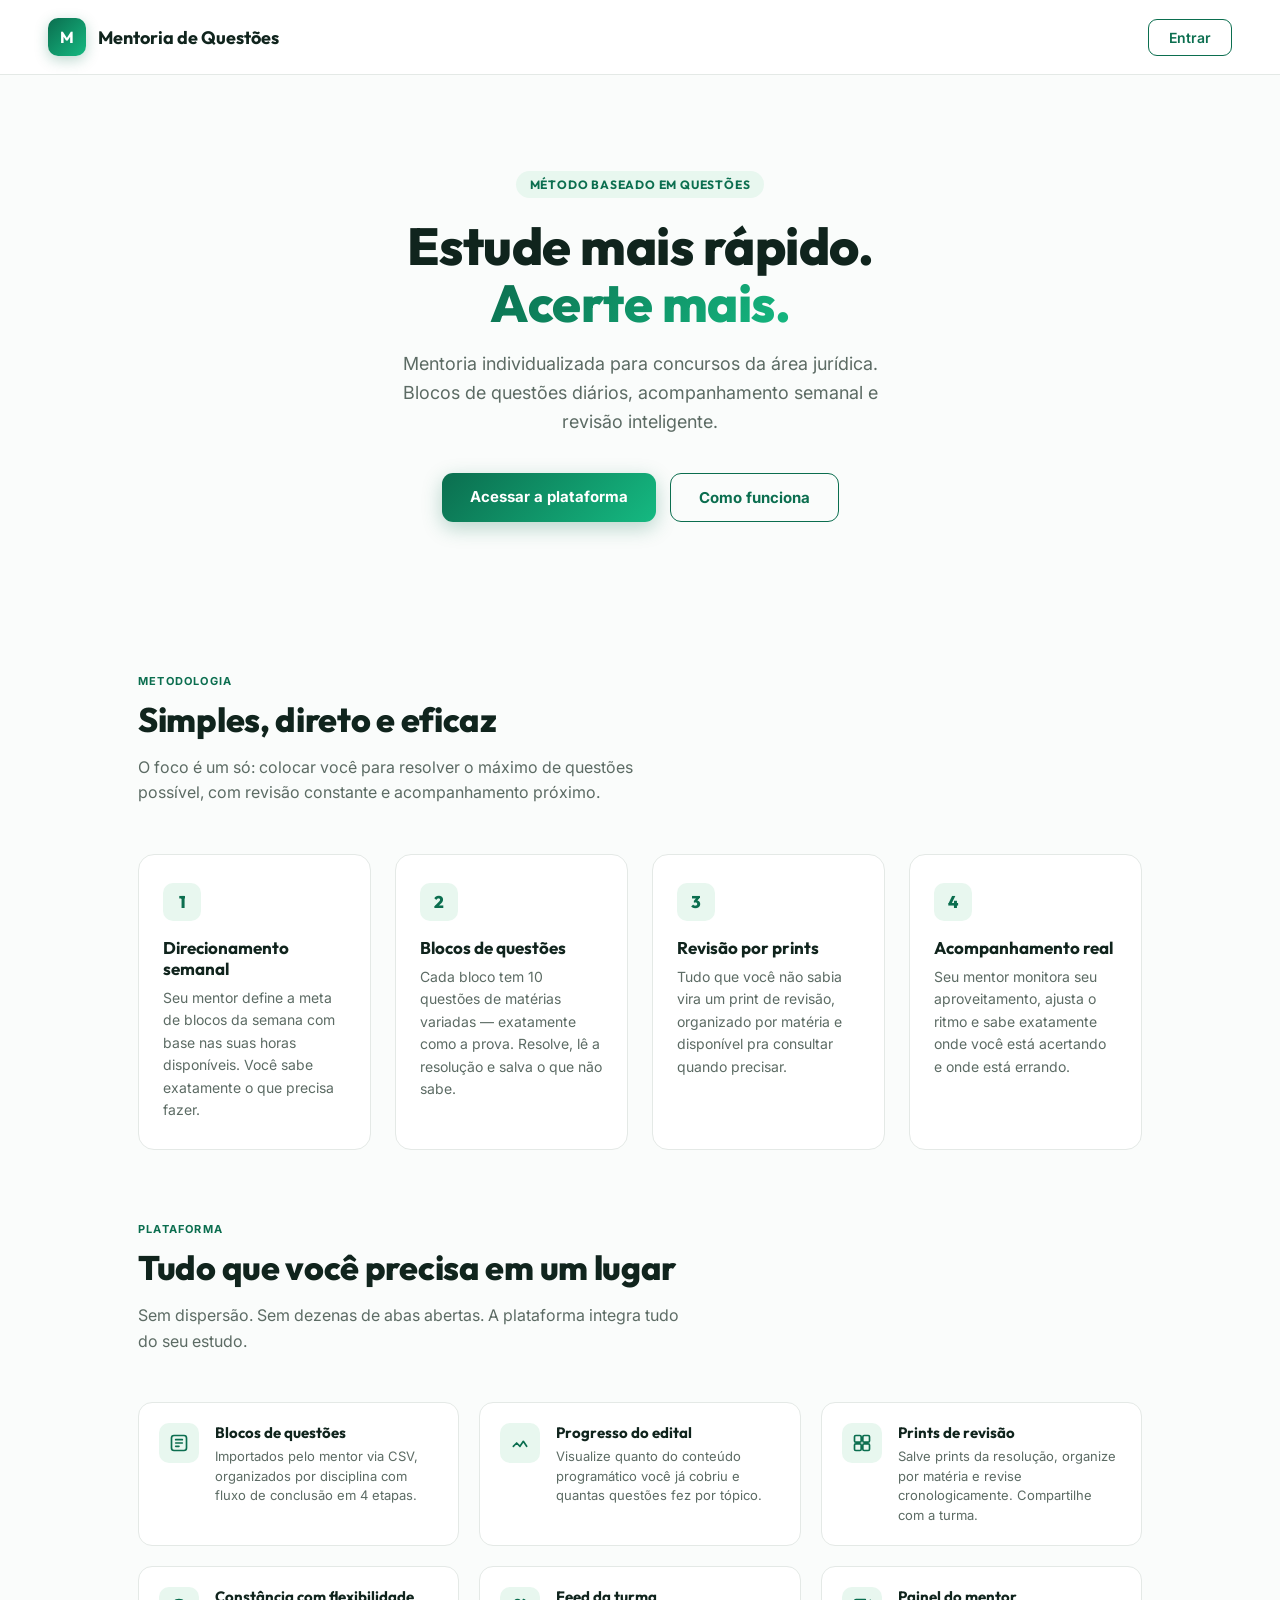
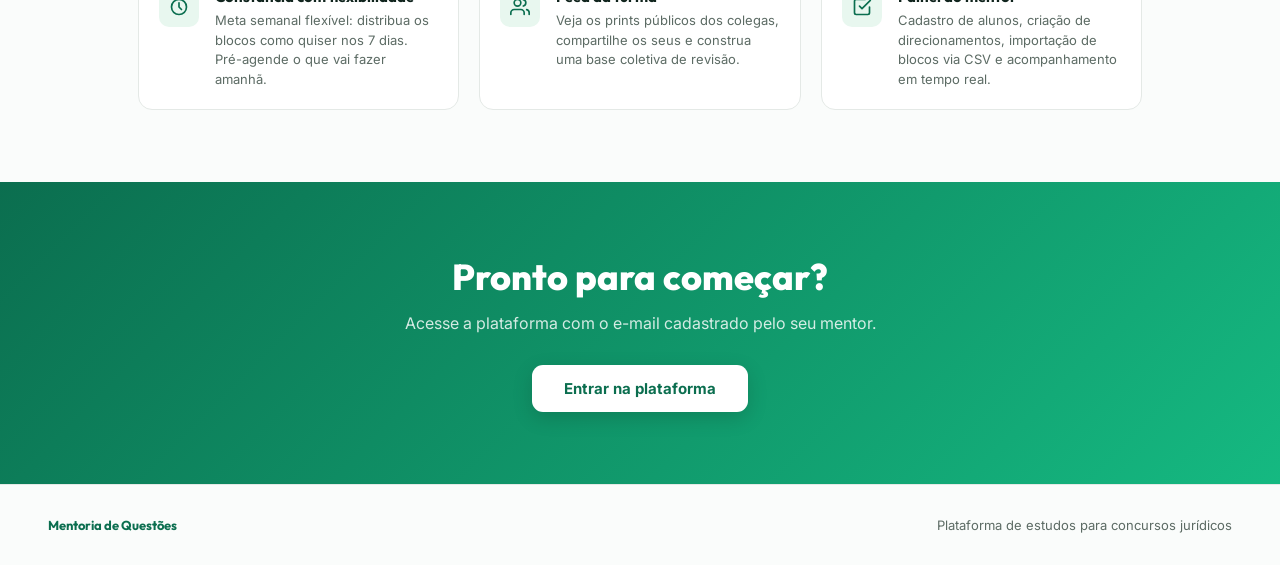
==== index.html @ 49d296fe "adiciona home page" ====
<!DOCTYPE html>
<html lang="pt-BR">
<head>
<meta charset="UTF-8">
<meta name="viewport" content="width=device-width, initial-scale=1.0">
<title>Mentoria de Questões</title>
<link rel="preconnect" href="https://fonts.googleapis.com">
<link href="https://fonts.googleapis.com/css2?family=Outfit:wght@300;400;500;600;700;800&family=Inter:wght@400;500;600;700&display=swap" rel="stylesheet">
<style>
  :root{
    --g1:#0B6E4F;--g2:#15B981;--g-soft:#E8F7EF;
    --ink:#10241D;--text:#1F2B26;--text-soft:#5C6B64;
    --line:#E4E9E6;--white:#FFFFFF;--bg:#FAFCFB;
    --grad:linear-gradient(135deg,#0B6E4F 0%,#15B981 100%);
  }
  *{box-sizing:border-box;margin:0;padding:0;}
  body{font-family:'Inter',sans-serif;background:var(--bg);color:var(--text);-webkit-font-smoothing:antialiased;}

  /* Topbar */
  .topbar{
    display:flex;align-items:center;justify-content:space-between;
    padding:18px 48px;background:var(--white);border-bottom:1px solid var(--line);
    position:sticky;top:0;z-index:10;
  }
  .brand{display:flex;align-items:center;gap:12px;text-decoration:none;}
  .seal{width:38px;height:38px;border-radius:10px;background:var(--grad);display:flex;align-items:center;justify-content:center;color:#fff;font-family:'Outfit';font-weight:700;font-size:16px;box-shadow:0 4px 14px rgba(11,110,79,.28);}
  .brand-name{font-family:'Outfit';font-size:18px;font-weight:700;color:var(--ink);}
  .topbar-actions{display:flex;align-items:center;gap:12px;}
  .btn-outline{font-family:'Inter';font-weight:600;font-size:14px;padding:9px 20px;border-radius:9px;border:1.5px solid var(--g1);color:var(--g1);background:transparent;cursor:pointer;text-decoration:none;}
  .btn-solid{font-family:'Inter';font-weight:600;font-size:14px;padding:9px 20px;border-radius:9px;border:none;background:var(--grad);color:#fff;cursor:pointer;text-decoration:none;box-shadow:0 3px 10px rgba(11,110,79,.22);}

  /* Hero */
  .hero{
    display:flex;flex-direction:column;align-items:center;justify-content:center;
    text-align:center;padding:96px 24px 80px;
  }
  .hero-tag{display:inline-block;background:var(--g-soft);color:var(--g1);font-family:'Outfit';font-weight:700;font-size:12px;letter-spacing:.8px;text-transform:uppercase;padding:6px 14px;border-radius:20px;margin-bottom:20px;}
  .hero h1{font-family:'Outfit';font-size:52px;font-weight:800;color:var(--ink);line-height:1.1;letter-spacing:-.5px;max-width:640px;margin-bottom:18px;}
  .hero h1 span{background:var(--grad);-webkit-background-clip:text;-webkit-text-fill-color:transparent;background-clip:text;}
  .hero p{font-size:18px;color:var(--text-soft);max-width:500px;line-height:1.6;margin-bottom:36px;}
  .hero-cta{display:flex;gap:14px;justify-content:center;flex-wrap:wrap;}
  .btn-hero{font-family:'Inter';font-weight:700;font-size:15px;padding:14px 28px;border-radius:11px;cursor:pointer;text-decoration:none;display:inline-block;}
  .btn-hero.solid{background:var(--grad);color:#fff;border:none;box-shadow:0 6px 20px rgba(11,110,79,.28);}
  .btn-hero.outline{background:transparent;color:var(--g1);border:1.5px solid var(--g1);}

  /* Como funciona */
  .section{padding:72px 48px;max-width:1100px;margin:0 auto;}
  .section-label{font-size:11px;text-transform:uppercase;letter-spacing:1.2px;color:var(--g1);font-weight:700;margin-bottom:10px;}
  .section h2{font-family:'Outfit';font-size:34px;font-weight:800;color:var(--ink);margin-bottom:14px;letter-spacing:-.3px;}
  .section .sub{font-size:16px;color:var(--text-soft);max-width:560px;line-height:1.6;margin-bottom:48px;}

  .steps{display:grid;grid-template-columns:repeat(auto-fit,minmax(220px,1fr));gap:24px;}
  .step{background:var(--white);border:1px solid var(--line);border-radius:16px;padding:28px 24px;}
  .step-num{width:38px;height:38px;border-radius:10px;background:var(--g-soft);color:var(--g1);font-family:'Outfit';font-weight:800;font-size:17px;display:flex;align-items:center;justify-content:center;margin-bottom:16px;}
  .step h3{font-family:'Outfit';font-size:17px;font-weight:700;color:var(--ink);margin-bottom:8px;}
  .step p{font-size:14px;color:var(--text-soft);line-height:1.6;}

  /* Features */
  .features{display:grid;grid-template-columns:repeat(auto-fit,minmax(280px,1fr));gap:20px;}
  .feature{display:flex;gap:16px;padding:20px;border:1px solid var(--line);border-radius:14px;background:var(--white);}
  .feature-icon{width:40px;height:40px;border-radius:10px;background:var(--g-soft);display:flex;align-items:center;justify-content:center;flex-shrink:0;}
  .feature h4{font-family:'Outfit';font-weight:700;font-size:15px;color:var(--ink);margin-bottom:5px;}
  .feature p{font-size:13px;color:var(--text-soft);line-height:1.5;}

  /* CTA final */
  .cta-section{background:var(--grad);padding:72px 48px;text-align:center;}
  .cta-section h2{font-family:'Outfit';font-size:36px;font-weight:800;color:#fff;margin-bottom:14px;}
  .cta-section p{font-size:16px;color:rgba(255,255,255,.82);margin-bottom:32px;}
  .btn-white{font-family:'Inter';font-weight:700;font-size:15px;padding:14px 32px;border-radius:11px;background:#fff;color:var(--g1);border:none;cursor:pointer;text-decoration:none;display:inline-block;box-shadow:0 6px 20px rgba(0,0,0,.15);}

  /* Footer */
  footer{padding:32px 48px;border-top:1px solid var(--line);display:flex;justify-content:space-between;align-items:center;font-size:13px;color:var(--text-soft);}
  .footer-brand{font-family:'Outfit';font-weight:700;color:var(--g1);}

  @media(max-width:640px){
    .topbar{padding:16px 20px;}
    .hero{padding:64px 20px 56px;}
    .hero h1{font-size:36px;}
    .section{padding:48px 20px;}
    .cta-section{padding:56px 20px;}
    footer{padding:24px 20px;flex-direction:column;gap:8px;text-align:center;}
  }
</style>
</head>
<body>

<!-- Topbar -->
<div class="topbar">
  <a href="/" class="brand">
    <div class="seal">M</div>
    <span class="brand-name">Mentoria de Questões</span>
  </a>
  <div class="topbar-actions">
    <a href="/login.html" class="btn-outline">Entrar</a>
  </div>
</div>

<!-- Hero -->
<div class="hero">
  <div class="hero-tag">Método baseado em questões</div>
  <h1>Estude mais rápido.<br><span>Acerte mais.</span></h1>
  <p>Mentoria individualizada para concursos da área jurídica. Blocos de questões diários, acompanhamento semanal e revisão inteligente.</p>
  <div class="hero-cta">
    <a href="/login.html" class="btn-hero solid">Acessar a plataforma</a>
    <a href="#como-funciona" class="btn-hero outline">Como funciona</a>
  </div>
</div>

<!-- Como funciona -->
<div class="section" id="como-funciona">
  <div class="section-label">Metodologia</div>
  <h2>Simples, direto e eficaz</h2>
  <p class="sub">O foco é um só: colocar você para resolver o máximo de questões possível, com revisão constante e acompanhamento próximo.</p>
  <div class="steps">
    <div class="step">
      <div class="step-num">1</div>
      <h3>Direcionamento semanal</h3>
      <p>Seu mentor define a meta de blocos da semana com base nas suas horas disponíveis. Você sabe exatamente o que precisa fazer.</p>
    </div>
    <div class="step">
      <div class="step-num">2</div>
      <h3>Blocos de questões</h3>
      <p>Cada bloco tem 10 questões de matérias variadas — exatamente como a prova. Resolve, lê a resolução e salva o que não sabe.</p>
    </div>
    <div class="step">
      <div class="step-num">3</div>
      <h3>Revisão por prints</h3>
      <p>Tudo que você não sabia vira um print de revisão, organizado por matéria e disponível pra consultar quando precisar.</p>
    </div>
    <div class="step">
      <div class="step-num">4</div>
      <h3>Acompanhamento real</h3>
      <p>Seu mentor monitora seu aproveitamento, ajusta o ritmo e sabe exatamente onde você está acertando e onde está errando.</p>
    </div>
  </div>
</div>

<!-- Features -->
<div class="section" style="padding-top:0;">
  <div class="section-label">Plataforma</div>
  <h2>Tudo que você precisa em um lugar</h2>
  <p class="sub">Sem dispersão. Sem dezenas de abas abertas. A plataforma integra tudo do seu estudo.</p>
  <div class="features">
    <div class="feature">
      <div class="feature-icon">
        <svg width="20" height="20" viewBox="0 0 24 24" fill="none"><rect x="3" y="3" width="18" height="18" rx="3" stroke="#0B6E4F" stroke-width="2"/><path d="M8 12h8M8 8h8M8 16h4" stroke="#0B6E4F" stroke-width="2" stroke-linecap="round"/></svg>
      </div>
      <div>
        <h4>Blocos de questões</h4>
        <p>Importados pelo mentor via CSV, organizados por disciplina com fluxo de conclusão em 4 etapas.</p>
      </div>
    </div>
    <div class="feature">
      <div class="feature-icon">
        <svg width="20" height="20" viewBox="0 0 24 24" fill="none"><path d="M4 16l4-4 4 4 4-6 4 6" stroke="#0B6E4F" stroke-width="2" stroke-linecap="round" stroke-linejoin="round"/></svg>
      </div>
      <div>
        <h4>Progresso do edital</h4>
        <p>Visualize quanto do conteúdo programático você já cobriu e quantas questões fez por tópico.</p>
      </div>
    </div>
    <div class="feature">
      <div class="feature-icon">
        <svg width="20" height="20" viewBox="0 0 24 24" fill="none"><rect x="3" y="3" width="8" height="8" rx="1.5" stroke="#0B6E4F" stroke-width="2"/><rect x="13" y="3" width="8" height="8" rx="1.5" stroke="#0B6E4F" stroke-width="2"/><rect x="3" y="13" width="8" height="8" rx="1.5" stroke="#0B6E4F" stroke-width="2"/><rect x="13" y="13" width="8" height="8" rx="1.5" stroke="#0B6E4F" stroke-width="2"/></svg>
      </div>
      <div>
        <h4>Prints de revisão</h4>
        <p>Salve prints da resolução, organize por matéria e revise cronologicamente. Compartilhe com a turma.</p>
      </div>
    </div>
    <div class="feature">
      <div class="feature-icon">
        <svg width="20" height="20" viewBox="0 0 24 24" fill="none"><circle cx="12" cy="12" r="9" stroke="#0B6E4F" stroke-width="2"/><path d="M12 7v5l3 3" stroke="#0B6E4F" stroke-width="2" stroke-linecap="round"/></svg>
      </div>
      <div>
        <h4>Constância com flexibilidade</h4>
        <p>Meta semanal flexível: distribua os blocos como quiser nos 7 dias. Pré-agende o que vai fazer amanhã.</p>
      </div>
    </div>
    <div class="feature">
      <div class="feature-icon">
        <svg width="20" height="20" viewBox="0 0 24 24" fill="none"><path d="M17 21v-2a4 4 0 00-4-4H5a4 4 0 00-4 4v2" stroke="#0B6E4F" stroke-width="2" stroke-linecap="round"/><circle cx="9" cy="7" r="4" stroke="#0B6E4F" stroke-width="2"/><path d="M23 21v-2a4 4 0 00-3-3.87M16 3.13a4 4 0 010 7.75" stroke="#0B6E4F" stroke-width="2" stroke-linecap="round"/></svg>
      </div>
      <div>
        <h4>Feed da turma</h4>
        <p>Veja os prints públicos dos colegas, compartilhe os seus e construa uma base coletiva de revisão.</p>
      </div>
    </div>
    <div class="feature">
      <div class="feature-icon">
        <svg width="20" height="20" viewBox="0 0 24 24" fill="none"><path d="M9 11l3 3L22 4" stroke="#0B6E4F" stroke-width="2" stroke-linecap="round" stroke-linejoin="round"/><path d="M21 12v7a2 2 0 01-2 2H5a2 2 0 01-2-2V5a2 2 0 012-2h11" stroke="#0B6E4F" stroke-width="2" stroke-linecap="round"/></svg>
      </div>
      <div>
        <h4>Painel do mentor</h4>
        <p>Cadastro de alunos, criação de direcionamentos, importação de blocos via CSV e acompanhamento em tempo real.</p>
      </div>
    </div>
  </div>
</div>

<!-- CTA final -->
<div class="cta-section">
  <h2>Pronto para começar?</h2>
  <p>Acesse a plataforma com o e-mail cadastrado pelo seu mentor.</p>
  <a href="/login.html" class="btn-white">Entrar na plataforma</a>
</div>

<!-- Footer -->
<footer>
  <span class="footer-brand">Mentoria de Questões</span>
  <span>Plataforma de estudos para concursos jurídicos</span>
</footer>

</body>
</html>
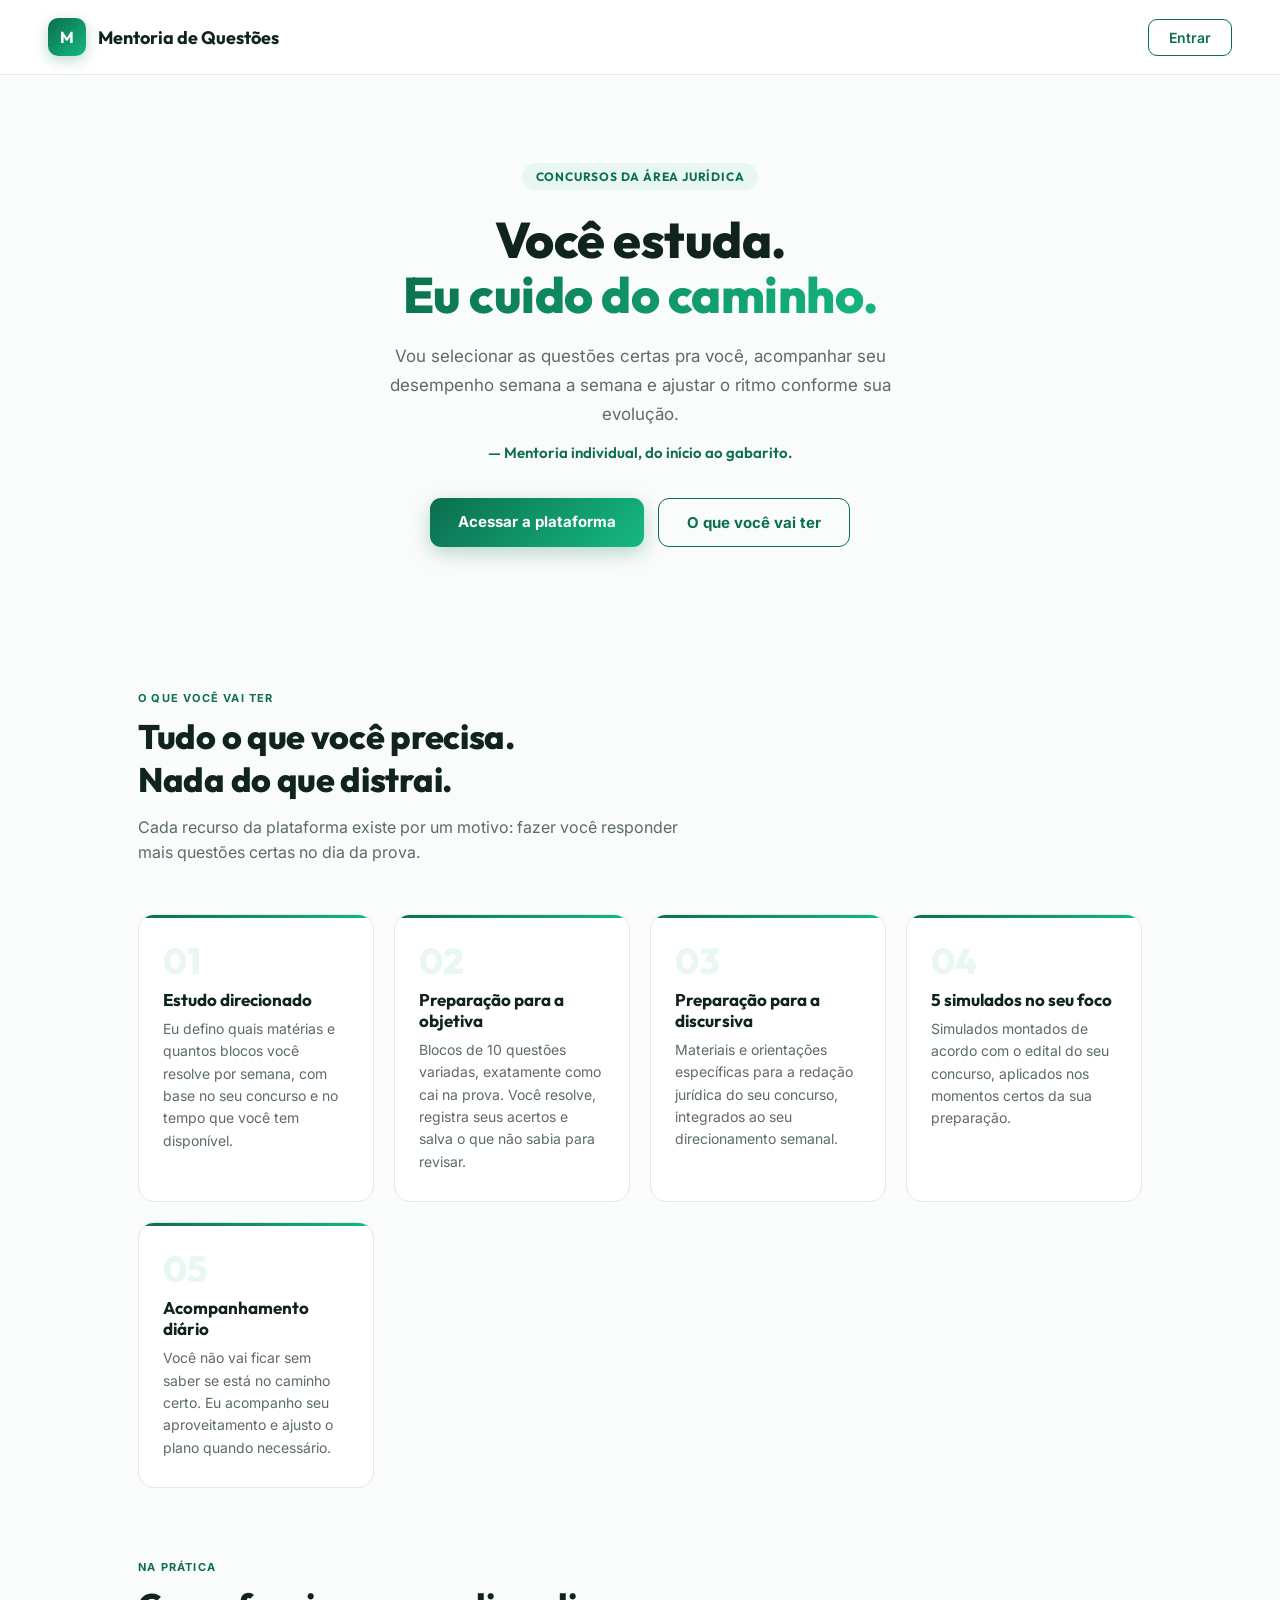
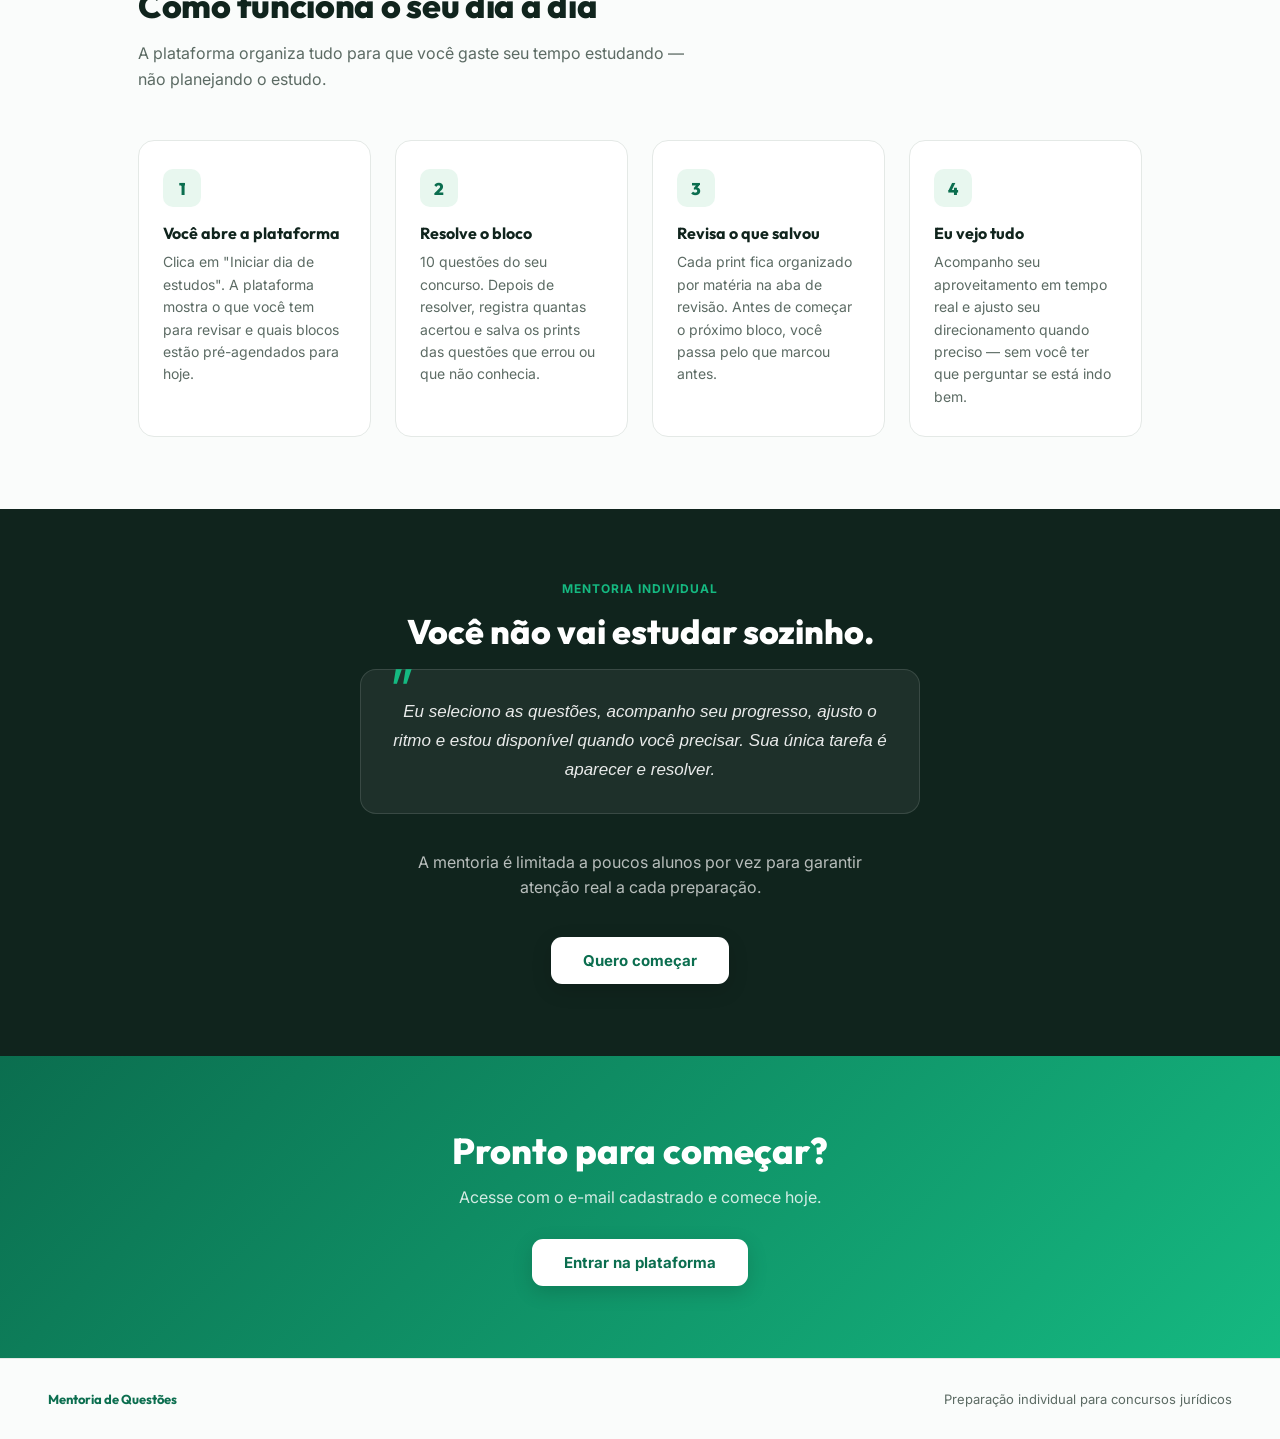
==== commit ece1dc57: "fix token recuperacao + home page novo copy" ====
--- a/index.html
+++ b/index.html
@@ -16,51 +16,57 @@
   *{box-sizing:border-box;margin:0;padding:0;}
   body{font-family:'Inter',sans-serif;background:var(--bg);color:var(--text);-webkit-font-smoothing:antialiased;}
 
-  /* Topbar */
-  .topbar{
-    display:flex;align-items:center;justify-content:space-between;
-    padding:18px 48px;background:var(--white);border-bottom:1px solid var(--line);
-    position:sticky;top:0;z-index:10;
-  }
+  .topbar{display:flex;align-items:center;justify-content:space-between;padding:18px 48px;background:var(--white);border-bottom:1px solid var(--line);position:sticky;top:0;z-index:10;}
   .brand{display:flex;align-items:center;gap:12px;text-decoration:none;}
   .seal{width:38px;height:38px;border-radius:10px;background:var(--grad);display:flex;align-items:center;justify-content:center;color:#fff;font-family:'Outfit';font-weight:700;font-size:16px;box-shadow:0 4px 14px rgba(11,110,79,.28);}
   .brand-name{font-family:'Outfit';font-size:18px;font-weight:700;color:var(--ink);}
-  .topbar-actions{display:flex;align-items:center;gap:12px;}
   .btn-outline{font-family:'Inter';font-weight:600;font-size:14px;padding:9px 20px;border-radius:9px;border:1.5px solid var(--g1);color:var(--g1);background:transparent;cursor:pointer;text-decoration:none;}
-  .btn-solid{font-family:'Inter';font-weight:600;font-size:14px;padding:9px 20px;border-radius:9px;border:none;background:var(--grad);color:#fff;cursor:pointer;text-decoration:none;box-shadow:0 3px 10px rgba(11,110,79,.22);}
 
   /* Hero */
-  .hero{
-    display:flex;flex-direction:column;align-items:center;justify-content:center;
-    text-align:center;padding:96px 24px 80px;
-  }
-  .hero-tag{display:inline-block;background:var(--g-soft);color:var(--g1);font-family:'Outfit';font-weight:700;font-size:12px;letter-spacing:.8px;text-transform:uppercase;padding:6px 14px;border-radius:20px;margin-bottom:20px;}
-  .hero h1{font-family:'Outfit';font-size:52px;font-weight:800;color:var(--ink);line-height:1.1;letter-spacing:-.5px;max-width:640px;margin-bottom:18px;}
+  .hero{display:flex;flex-direction:column;align-items:center;justify-content:center;text-align:center;padding:88px 24px 72px;}
+  .hero-tag{display:inline-block;background:var(--g-soft);color:var(--g1);font-family:'Outfit';font-weight:700;font-size:12px;letter-spacing:.8px;text-transform:uppercase;padding:6px 14px;border-radius:20px;margin-bottom:22px;}
+  .hero h1{font-family:'Outfit';font-size:50px;font-weight:800;color:var(--ink);line-height:1.1;letter-spacing:-.5px;max-width:660px;margin-bottom:20px;}
   .hero h1 span{background:var(--grad);-webkit-background-clip:text;-webkit-text-fill-color:transparent;background-clip:text;}
-  .hero p{font-size:18px;color:var(--text-soft);max-width:500px;line-height:1.6;margin-bottom:36px;}
+  .hero-sub{font-size:17px;color:var(--text-soft);max-width:520px;line-height:1.7;margin-bottom:14px;}
+  .hero-assinatura{font-size:15px;color:var(--g1);font-weight:600;font-family:'Outfit';margin-bottom:36px;}
   .hero-cta{display:flex;gap:14px;justify-content:center;flex-wrap:wrap;}
   .btn-hero{font-family:'Inter';font-weight:700;font-size:15px;padding:14px 28px;border-radius:11px;cursor:pointer;text-decoration:none;display:inline-block;}
   .btn-hero.solid{background:var(--grad);color:#fff;border:none;box-shadow:0 6px 20px rgba(11,110,79,.28);}
   .btn-hero.outline{background:transparent;color:var(--g1);border:1.5px solid var(--g1);}
 
-  /* Como funciona */
+  /* Seção */
   .section{padding:72px 48px;max-width:1100px;margin:0 auto;}
   .section-label{font-size:11px;text-transform:uppercase;letter-spacing:1.2px;color:var(--g1);font-weight:700;margin-bottom:10px;}
   .section h2{font-family:'Outfit';font-size:34px;font-weight:800;color:var(--ink);margin-bottom:14px;letter-spacing:-.3px;}
   .section .sub{font-size:16px;color:var(--text-soft);max-width:560px;line-height:1.6;margin-bottom:48px;}
 
+  /* Promessa */
+  .promessas{display:grid;grid-template-columns:repeat(auto-fit,minmax(220px,1fr));gap:20px;margin-bottom:0;}
+  .promessa{background:var(--white);border:1px solid var(--line);border-radius:16px;padding:28px 24px;position:relative;overflow:hidden;}
+  .promessa::before{content:'';position:absolute;top:0;left:0;right:0;height:3px;background:var(--grad);}
+  .promessa-num{font-family:'Outfit';font-weight:800;font-size:36px;color:var(--g-soft);line-height:1;margin-bottom:10px;}
+  .promessa h3{font-family:'Outfit';font-size:17px;font-weight:700;color:var(--ink);margin-bottom:8px;}
+  .promessa p{font-size:14px;color:var(--text-soft);line-height:1.6;}
+
+  /* Como funciona */
   .steps{display:grid;grid-template-columns:repeat(auto-fit,minmax(220px,1fr));gap:24px;}
   .step{background:var(--white);border:1px solid var(--line);border-radius:16px;padding:28px 24px;}
   .step-num{width:38px;height:38px;border-radius:10px;background:var(--g-soft);color:var(--g1);font-family:'Outfit';font-weight:800;font-size:17px;display:flex;align-items:center;justify-content:center;margin-bottom:16px;}
-  .step h3{font-family:'Outfit';font-size:17px;font-weight:700;color:var(--ink);margin-bottom:8px;}
+  .step h3{font-family:'Outfit';font-size:16px;font-weight:700;color:var(--ink);margin-bottom:8px;}
   .step p{font-size:14px;color:var(--text-soft);line-height:1.6;}
 
-  /* Features */
-  .features{display:grid;grid-template-columns:repeat(auto-fit,minmax(280px,1fr));gap:20px;}
-  .feature{display:flex;gap:16px;padding:20px;border:1px solid var(--line);border-radius:14px;background:var(--white);}
-  .feature-icon{width:40px;height:40px;border-radius:10px;background:var(--g-soft);display:flex;align-items:center;justify-content:center;flex-shrink:0;}
-  .feature h4{font-family:'Outfit';font-weight:700;font-size:15px;color:var(--ink);margin-bottom:5px;}
-  .feature p{font-size:13px;color:var(--text-soft);line-height:1.5;}
+  /* Faixa mentor */
+  .mentor-faixa{background:var(--ink);padding:72px 48px;text-align:center;}
+  .mentor-faixa .eyebrow{font-size:12px;text-transform:uppercase;letter-spacing:1px;color:var(--g2);font-weight:700;margin-bottom:14px;}
+  .mentor-faixa h2{font-family:'Outfit';font-size:34px;font-weight:800;color:#fff;margin-bottom:16px;max-width:640px;margin-left:auto;margin-right:auto;}
+  .mentor-faixa p{font-size:16px;color:rgba(255,255,255,.7);max-width:500px;margin:0 auto 36px;line-height:1.6;}
+  .mentor-quote{
+    background:rgba(255,255,255,.06);border:1px solid rgba(255,255,255,.12);
+    border-radius:16px;padding:28px 32px;max-width:560px;margin:0 auto 36px;
+    font-size:17px;color:rgba(255,255,255,.9);line-height:1.7;font-style:italic;
+    position:relative;
+  }
+  .mentor-quote::before{content:'"';font-family:'Outfit';font-size:60px;color:var(--g2);position:absolute;top:-10px;left:20px;line-height:1;}
 
   /* CTA final */
   .cta-section{background:var(--grad);padding:72px 48px;text-align:center;}
@@ -68,21 +74,28 @@
   .cta-section p{font-size:16px;color:rgba(255,255,255,.82);margin-bottom:32px;}
   .btn-white{font-family:'Inter';font-weight:700;font-size:15px;padding:14px 32px;border-radius:11px;background:#fff;color:var(--g1);border:none;cursor:pointer;text-decoration:none;display:inline-block;box-shadow:0 6px 20px rgba(0,0,0,.15);}
 
-  /* Footer */
   footer{padding:32px 48px;border-top:1px solid var(--line);display:flex;justify-content:space-between;align-items:center;font-size:13px;color:var(--text-soft);}
   .footer-brand{font-family:'Outfit';font-weight:700;color:var(--g1);}
 
   @media(max-width:640px){
     .topbar{padding:16px 20px;}
-    .hero{padding:64px 20px 56px;}
+    .hero{padding:60px 20px 48px;}
     .hero h1{font-size:36px;}
     .section{padding:48px 20px;}
-    .cta-section{padding:56px 20px;}
+    .mentor-faixa{padding:52px 20px;}
+    .cta-section{padding:52px 20px;}
     footer{padding:24px 20px;flex-direction:column;gap:8px;text-align:center;}
   }
 </style>
 </head>
 <body>
+
+<!-- Detecta token de recuperação de senha no hash -->
+<script>
+  if(window.location.hash && (window.location.hash.includes('type=recovery') || window.location.hash.includes('type=invite') || window.location.hash.includes('access_token'))) {
+    window.location.href = '/definir-senha.html' + window.location.hash;
+  }
+</script>
 
 <!-- Topbar -->
 <div class="topbar">
@@ -90,126 +103,107 @@
     <div class="seal">M</div>
     <span class="brand-name">Mentoria de Questões</span>
   </a>
-  <div class="topbar-actions">
-    <a href="/login.html" class="btn-outline">Entrar</a>
-  </div>
+  <a href="/login.html" class="btn-outline">Entrar</a>
 </div>
 
 <!-- Hero -->
 <div class="hero">
-  <div class="hero-tag">Método baseado em questões</div>
-  <h1>Estude mais rápido.<br><span>Acerte mais.</span></h1>
-  <p>Mentoria individualizada para concursos da área jurídica. Blocos de questões diários, acompanhamento semanal e revisão inteligente.</p>
+  <div class="hero-tag">Concursos da área jurídica</div>
+  <h1>Você estuda.<br><span>Eu cuido do caminho.</span></h1>
+  <p class="hero-sub">Vou selecionar as questões certas pra você, acompanhar seu desempenho semana a semana e ajustar o ritmo conforme sua evolução.</p>
+  <p class="hero-assinatura">— Mentoria individual, do início ao gabarito.</p>
   <div class="hero-cta">
     <a href="/login.html" class="btn-hero solid">Acessar a plataforma</a>
-    <a href="#como-funciona" class="btn-hero outline">Como funciona</a>
-  </div>
-</div>
-
-<!-- Como funciona -->
-<div class="section" id="como-funciona">
-  <div class="section-label">Metodologia</div>
-  <h2>Simples, direto e eficaz</h2>
-  <p class="sub">O foco é um só: colocar você para resolver o máximo de questões possível, com revisão constante e acompanhamento próximo.</p>
+    <a href="#o-que-voce-tem" class="btn-hero outline">O que você vai ter</a>
+  </div>
+</div>
+
+<!-- O que o aluno vai ter -->
+<div class="section" id="o-que-voce-tem">
+  <div class="section-label">O que você vai ter</div>
+  <h2>Tudo o que você precisa.<br>Nada do que distrai.</h2>
+  <p class="sub">Cada recurso da plataforma existe por um motivo: fazer você responder mais questões certas no dia da prova.</p>
+  <div class="promessas">
+    <div class="promessa">
+      <div class="promessa-num">01</div>
+      <h3>Estudo direcionado</h3>
+      <p>Eu defino quais matérias e quantos blocos você resolve por semana, com base no seu concurso e no tempo que você tem disponível.</p>
+    </div>
+    <div class="promessa">
+      <div class="promessa-num">02</div>
+      <h3>Preparação para a objetiva</h3>
+      <p>Blocos de 10 questões variadas, exatamente como cai na prova. Você resolve, registra seus acertos e salva o que não sabia para revisar.</p>
+    </div>
+    <div class="promessa">
+      <div class="promessa-num">03</div>
+      <h3>Preparação para a discursiva</h3>
+      <p>Materiais e orientações específicas para a redação jurídica do seu concurso, integrados ao seu direcionamento semanal.</p>
+    </div>
+    <div class="promessa">
+      <div class="promessa-num">04</div>
+      <h3>5 simulados no seu foco</h3>
+      <p>Simulados montados de acordo com o edital do seu concurso, aplicados nos momentos certos da sua preparação.</p>
+    </div>
+    <div class="promessa">
+      <div class="promessa-num">05</div>
+      <h3>Acompanhamento diário</h3>
+      <p>Você não vai ficar sem saber se está no caminho certo. Eu acompanho seu aproveitamento e ajusto o plano quando necessário.</p>
+    </div>
+  </div>
+</div>
+
+<!-- Como funciona na prática -->
+<div class="section" style="padding-top:0;" id="como-funciona">
+  <div class="section-label">Na prática</div>
+  <h2>Como funciona o seu dia a dia</h2>
+  <p class="sub">A plataforma organiza tudo para que você gaste seu tempo estudando — não planejando o estudo.</p>
   <div class="steps">
     <div class="step">
       <div class="step-num">1</div>
-      <h3>Direcionamento semanal</h3>
-      <p>Seu mentor define a meta de blocos da semana com base nas suas horas disponíveis. Você sabe exatamente o que precisa fazer.</p>
+      <h3>Você abre a plataforma</h3>
+      <p>Clica em "Iniciar dia de estudos". A plataforma mostra o que você tem para revisar e quais blocos estão pré-agendados para hoje.</p>
     </div>
     <div class="step">
       <div class="step-num">2</div>
-      <h3>Blocos de questões</h3>
-      <p>Cada bloco tem 10 questões de matérias variadas — exatamente como a prova. Resolve, lê a resolução e salva o que não sabe.</p>
+      <h3>Resolve o bloco</h3>
+      <p>10 questões do seu concurso. Depois de resolver, registra quantas acertou e salva os prints das questões que errou ou que não conhecia.</p>
     </div>
     <div class="step">
       <div class="step-num">3</div>
-      <h3>Revisão por prints</h3>
-      <p>Tudo que você não sabia vira um print de revisão, organizado por matéria e disponível pra consultar quando precisar.</p>
+      <h3>Revisa o que salvou</h3>
+      <p>Cada print fica organizado por matéria na aba de revisão. Antes de começar o próximo bloco, você passa pelo que marcou antes.</p>
     </div>
     <div class="step">
       <div class="step-num">4</div>
-      <h3>Acompanhamento real</h3>
-      <p>Seu mentor monitora seu aproveitamento, ajusta o ritmo e sabe exatamente onde você está acertando e onde está errando.</p>
-    </div>
-  </div>
-</div>
-
-<!-- Features -->
-<div class="section" style="padding-top:0;">
-  <div class="section-label">Plataforma</div>
-  <h2>Tudo que você precisa em um lugar</h2>
-  <p class="sub">Sem dispersão. Sem dezenas de abas abertas. A plataforma integra tudo do seu estudo.</p>
-  <div class="features">
-    <div class="feature">
-      <div class="feature-icon">
-        <svg width="20" height="20" viewBox="0 0 24 24" fill="none"><rect x="3" y="3" width="18" height="18" rx="3" stroke="#0B6E4F" stroke-width="2"/><path d="M8 12h8M8 8h8M8 16h4" stroke="#0B6E4F" stroke-width="2" stroke-linecap="round"/></svg>
-      </div>
-      <div>
-        <h4>Blocos de questões</h4>
-        <p>Importados pelo mentor via CSV, organizados por disciplina com fluxo de conclusão em 4 etapas.</p>
-      </div>
-    </div>
-    <div class="feature">
-      <div class="feature-icon">
-        <svg width="20" height="20" viewBox="0 0 24 24" fill="none"><path d="M4 16l4-4 4 4 4-6 4 6" stroke="#0B6E4F" stroke-width="2" stroke-linecap="round" stroke-linejoin="round"/></svg>
-      </div>
-      <div>
-        <h4>Progresso do edital</h4>
-        <p>Visualize quanto do conteúdo programático você já cobriu e quantas questões fez por tópico.</p>
-      </div>
-    </div>
-    <div class="feature">
-      <div class="feature-icon">
-        <svg width="20" height="20" viewBox="0 0 24 24" fill="none"><rect x="3" y="3" width="8" height="8" rx="1.5" stroke="#0B6E4F" stroke-width="2"/><rect x="13" y="3" width="8" height="8" rx="1.5" stroke="#0B6E4F" stroke-width="2"/><rect x="3" y="13" width="8" height="8" rx="1.5" stroke="#0B6E4F" stroke-width="2"/><rect x="13" y="13" width="8" height="8" rx="1.5" stroke="#0B6E4F" stroke-width="2"/></svg>
-      </div>
-      <div>
-        <h4>Prints de revisão</h4>
-        <p>Salve prints da resolução, organize por matéria e revise cronologicamente. Compartilhe com a turma.</p>
-      </div>
-    </div>
-    <div class="feature">
-      <div class="feature-icon">
-        <svg width="20" height="20" viewBox="0 0 24 24" fill="none"><circle cx="12" cy="12" r="9" stroke="#0B6E4F" stroke-width="2"/><path d="M12 7v5l3 3" stroke="#0B6E4F" stroke-width="2" stroke-linecap="round"/></svg>
-      </div>
-      <div>
-        <h4>Constância com flexibilidade</h4>
-        <p>Meta semanal flexível: distribua os blocos como quiser nos 7 dias. Pré-agende o que vai fazer amanhã.</p>
-      </div>
-    </div>
-    <div class="feature">
-      <div class="feature-icon">
-        <svg width="20" height="20" viewBox="0 0 24 24" fill="none"><path d="M17 21v-2a4 4 0 00-4-4H5a4 4 0 00-4 4v2" stroke="#0B6E4F" stroke-width="2" stroke-linecap="round"/><circle cx="9" cy="7" r="4" stroke="#0B6E4F" stroke-width="2"/><path d="M23 21v-2a4 4 0 00-3-3.87M16 3.13a4 4 0 010 7.75" stroke="#0B6E4F" stroke-width="2" stroke-linecap="round"/></svg>
-      </div>
-      <div>
-        <h4>Feed da turma</h4>
-        <p>Veja os prints públicos dos colegas, compartilhe os seus e construa uma base coletiva de revisão.</p>
-      </div>
-    </div>
-    <div class="feature">
-      <div class="feature-icon">
-        <svg width="20" height="20" viewBox="0 0 24 24" fill="none"><path d="M9 11l3 3L22 4" stroke="#0B6E4F" stroke-width="2" stroke-linecap="round" stroke-linejoin="round"/><path d="M21 12v7a2 2 0 01-2 2H5a2 2 0 01-2-2V5a2 2 0 012-2h11" stroke="#0B6E4F" stroke-width="2" stroke-linecap="round"/></svg>
-      </div>
-      <div>
-        <h4>Painel do mentor</h4>
-        <p>Cadastro de alunos, criação de direcionamentos, importação de blocos via CSV e acompanhamento em tempo real.</p>
-      </div>
-    </div>
-  </div>
+      <h3>Eu vejo tudo</h3>
+      <p>Acompanho seu aproveitamento em tempo real e ajusto seu direcionamento quando preciso — sem você ter que perguntar se está indo bem.</p>
+    </div>
+  </div>
+</div>
+
+<!-- Faixa do mentor -->
+<div class="mentor-faixa">
+  <div class="eyebrow">Mentoria individual</div>
+  <h2>Você não vai estudar sozinho.</h2>
+  <div class="mentor-quote">
+    Eu seleciono as questões, acompanho seu progresso, ajusto o ritmo e estou disponível quando você precisar. Sua única tarefa é aparecer e resolver.
+  </div>
+  <p>A mentoria é limitada a poucos alunos por vez para garantir atenção real a cada preparação.</p>
+  <a href="/login.html" class="btn-white">Quero começar</a>
 </div>
 
 <!-- CTA final -->
 <div class="cta-section">
   <h2>Pronto para começar?</h2>
-  <p>Acesse a plataforma com o e-mail cadastrado pelo seu mentor.</p>
+  <p>Acesse com o e-mail cadastrado e comece hoje.</p>
   <a href="/login.html" class="btn-white">Entrar na plataforma</a>
 </div>
 
 <!-- Footer -->
 <footer>
   <span class="footer-brand">Mentoria de Questões</span>
-  <span>Plataforma de estudos para concursos jurídicos</span>
+  <span>Preparação individual para concursos jurídicos</span>
 </footer>
 
 </body>
-</html>
+</html>
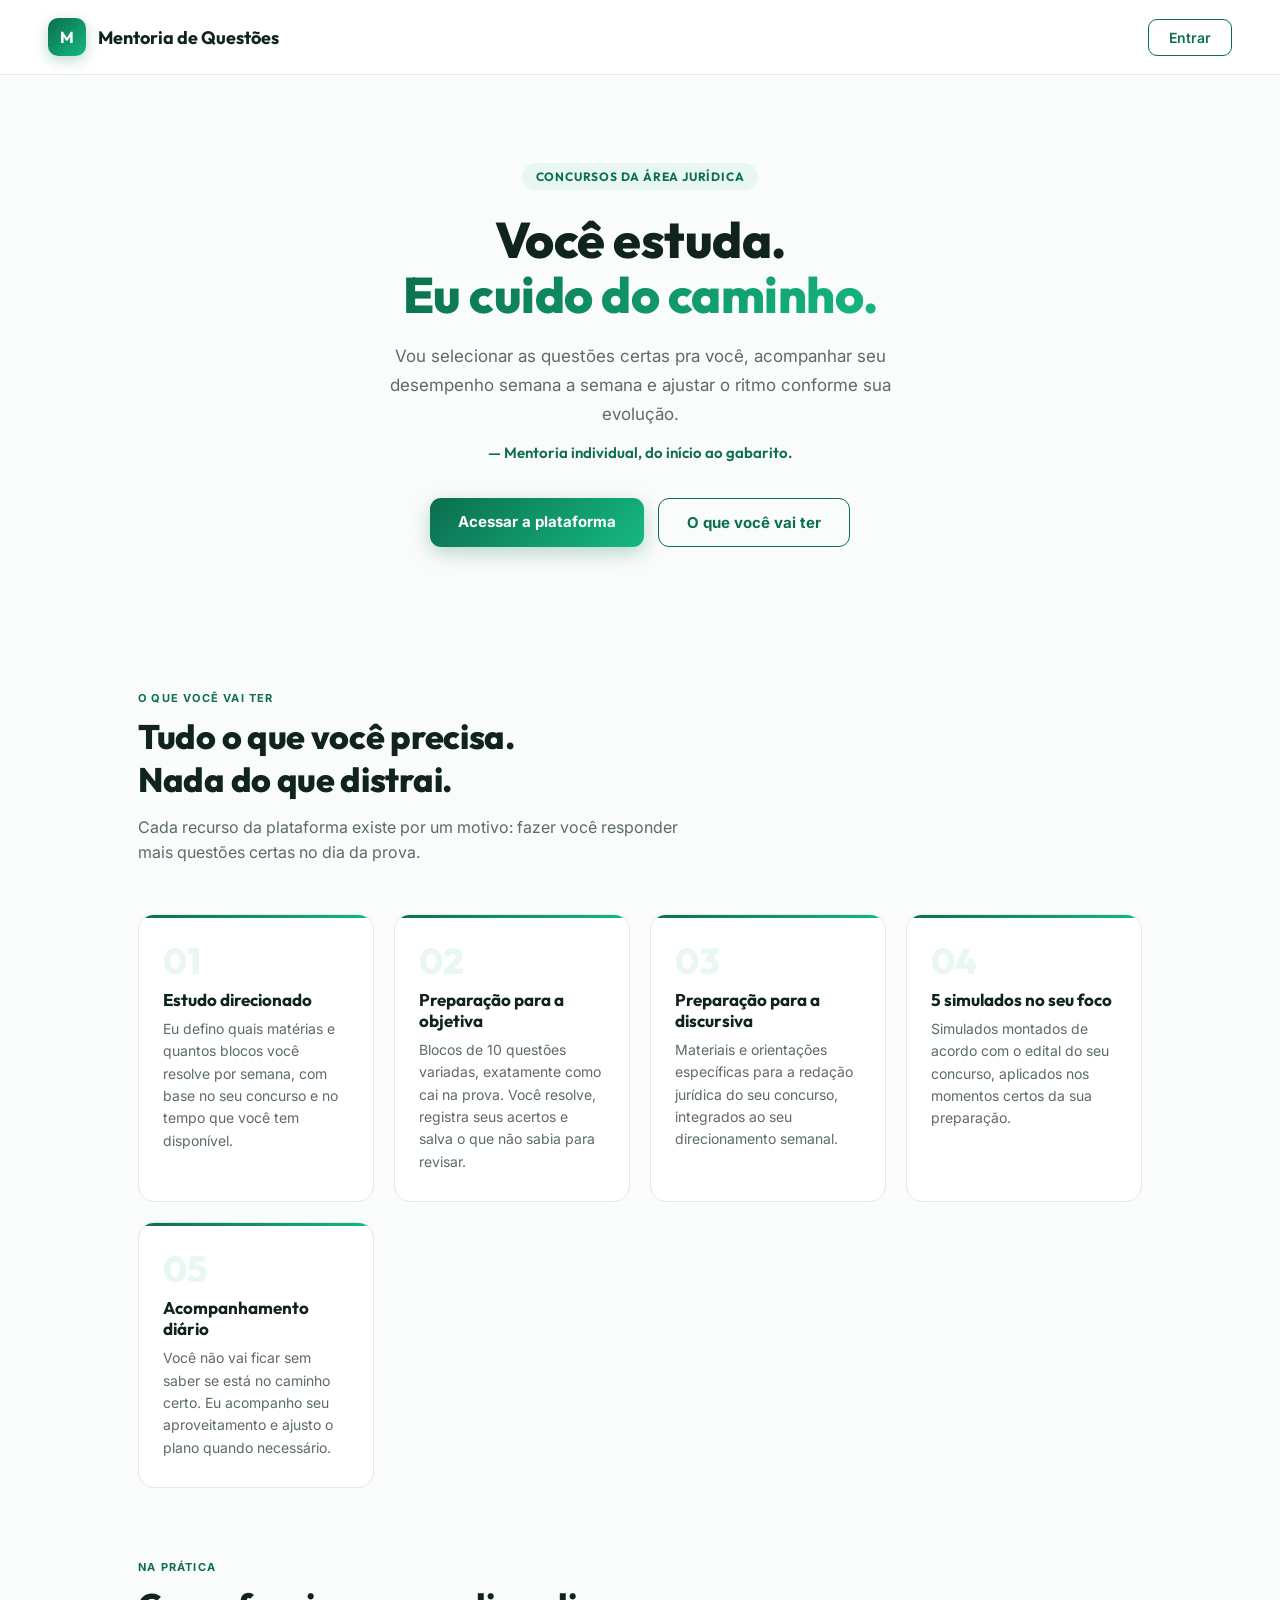
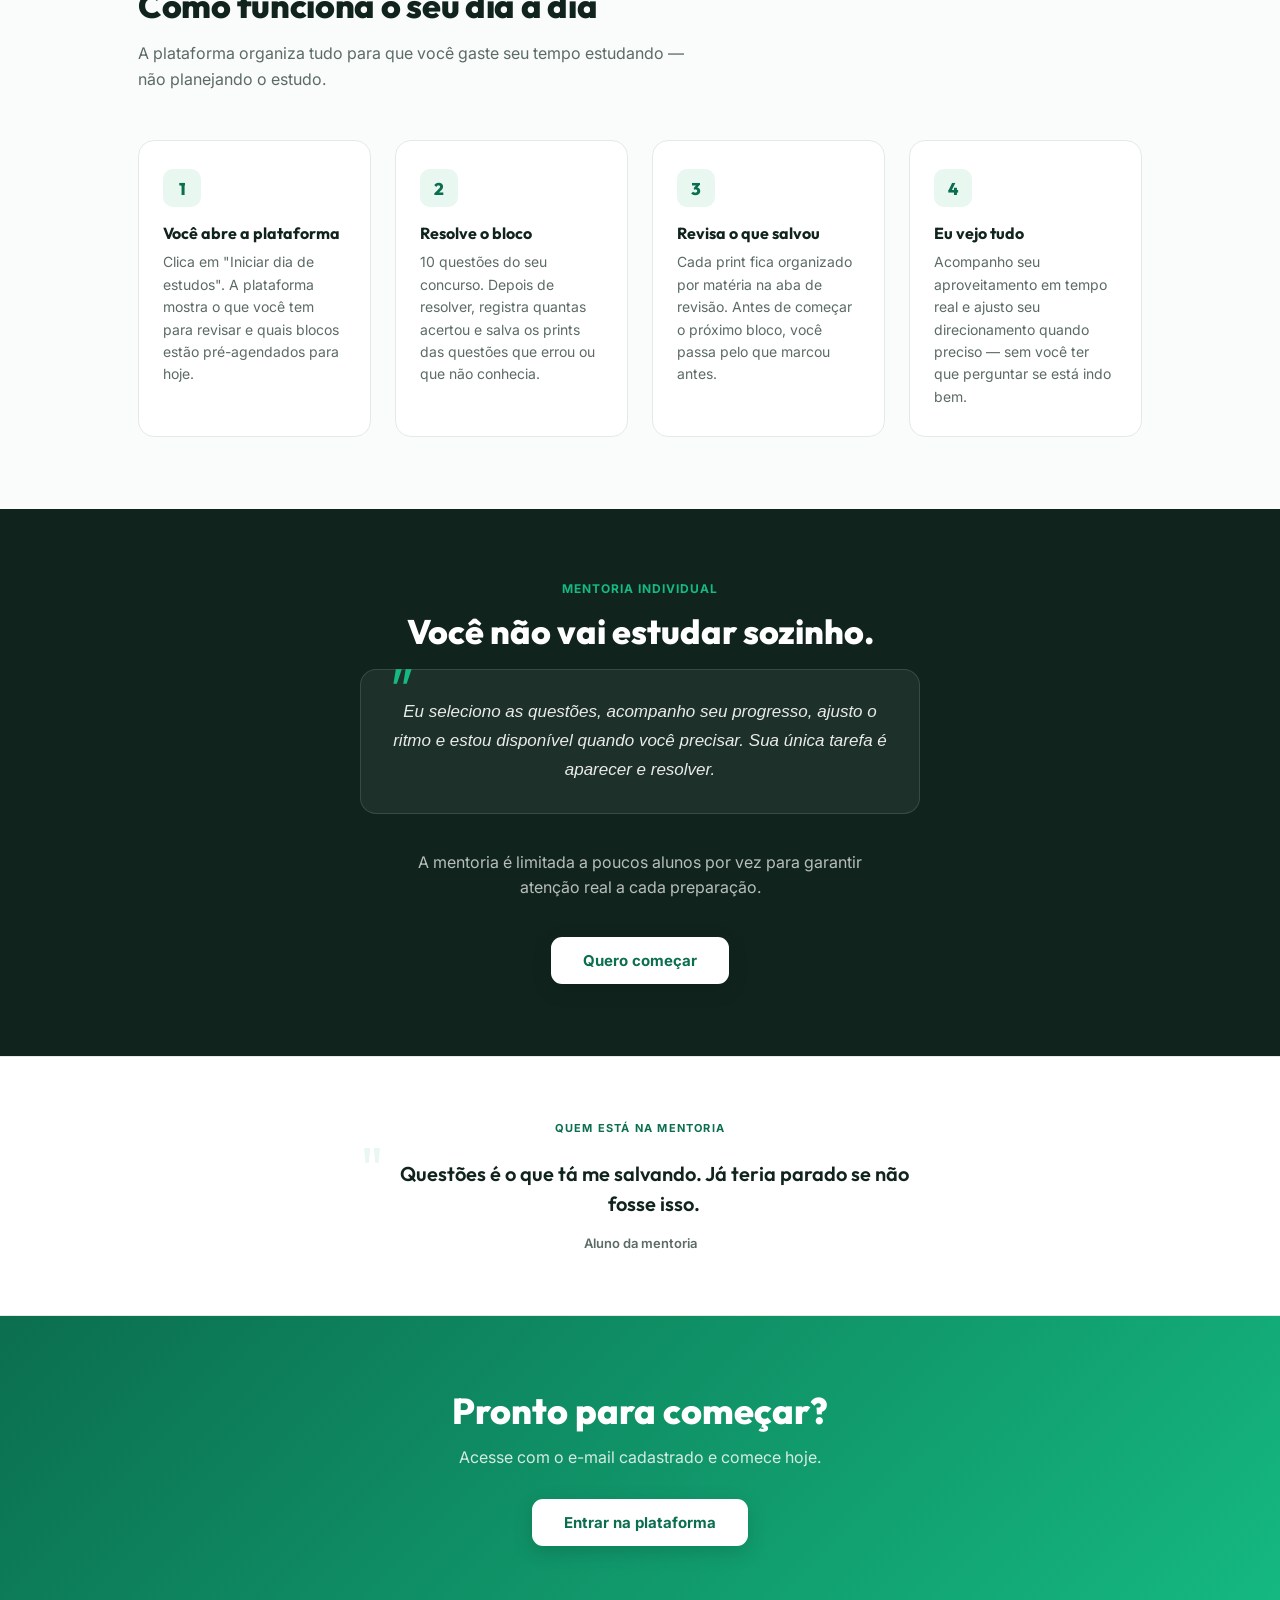
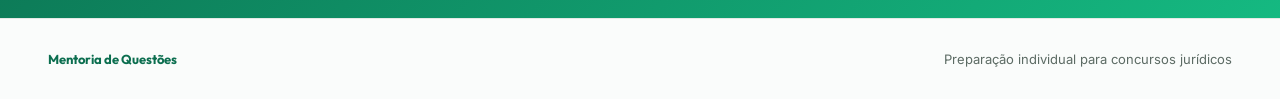
==== commit c9f09e27: "fix admin js independentes + depoimento home" ====
--- a/index.html
+++ b/index.html
@@ -192,6 +192,19 @@
   <a href="/login.html" class="btn-white">Quero começar</a>
 </div>
 
+
+<!-- Depoimento -->
+<div style="background:var(--white);border-top:1px solid var(--line);border-bottom:1px solid var(--line);padding:64px 48px;text-align:center;">
+  <p style="font-size:11px;text-transform:uppercase;letter-spacing:1.2px;color:var(--g1);font-weight:700;margin-bottom:24px;">Quem está na mentoria</p>
+  <div style="max-width:560px;margin:0 auto;position:relative;">
+    <div style="font-size:60px;font-family:Outfit;color:var(--g-soft);position:absolute;top:-20px;left:0;line-height:1;">"</div>
+    <p style="font-size:20px;font-family:Outfit;font-weight:600;color:var(--ink);line-height:1.5;margin-bottom:16px;padding-left:28px;">
+      Questões é o que tá me salvando. Já teria parado se não fosse isso.
+    </p>
+    <p style="font-size:13px;color:var(--text-soft);font-weight:600;">Aluno da mentoria</p>
+  </div>
+</div>
+
 <!-- CTA final -->
 <div class="cta-section">
   <h2>Pronto para começar?</h2>
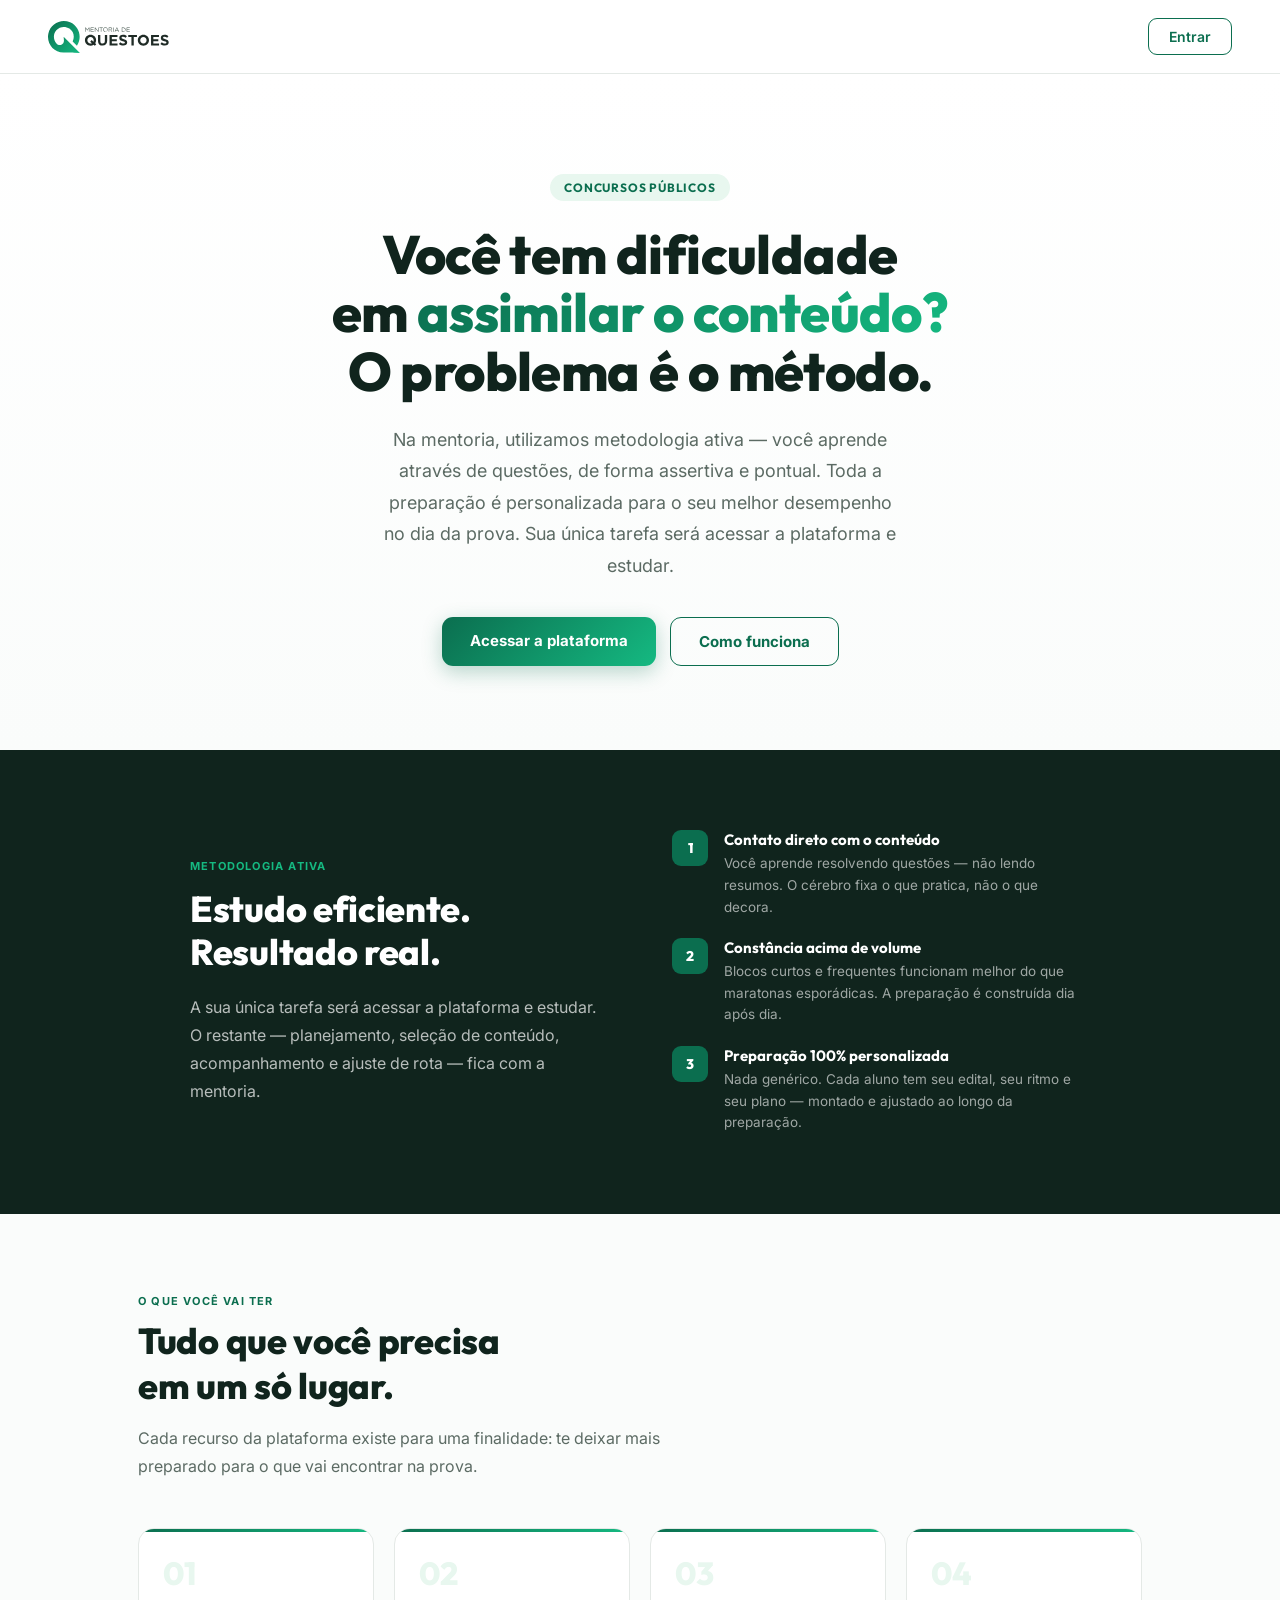
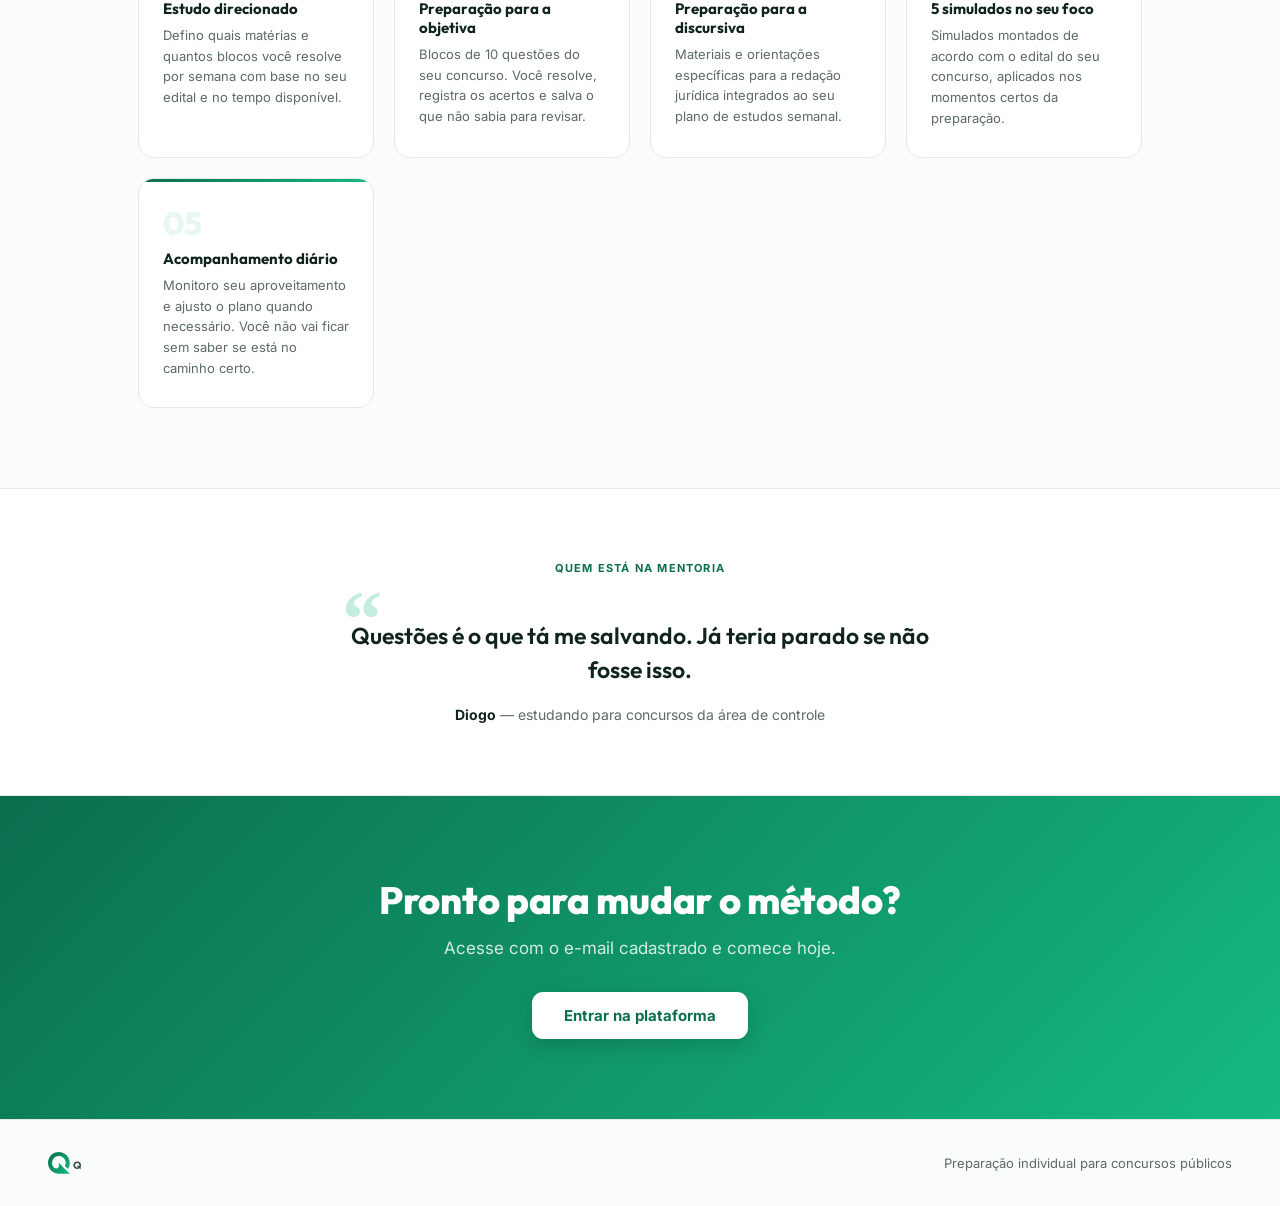
==== commit 7a708102: "hero copy final" ====
--- a/index.html
+++ b/index.html
@@ -17,80 +17,81 @@
   body{font-family:'Inter',sans-serif;background:var(--bg);color:var(--text);-webkit-font-smoothing:antialiased;}
 
   .topbar{display:flex;align-items:center;justify-content:space-between;padding:18px 48px;background:var(--white);border-bottom:1px solid var(--line);position:sticky;top:0;z-index:10;}
-  .brand{display:flex;align-items:center;gap:12px;text-decoration:none;}
-  .seal{width:38px;height:38px;border-radius:10px;background:var(--grad);display:flex;align-items:center;justify-content:center;color:#fff;font-family:'Outfit';font-weight:700;font-size:16px;box-shadow:0 4px 14px rgba(11,110,79,.28);}
-  .brand-name{font-family:'Outfit';font-size:18px;font-weight:700;color:var(--ink);}
+  .brand{display:flex;align-items:center;text-decoration:none;}
+  .brand svg{height:32px;width:auto;}
   .btn-outline{font-family:'Inter';font-weight:600;font-size:14px;padding:9px 20px;border-radius:9px;border:1.5px solid var(--g1);color:var(--g1);background:transparent;cursor:pointer;text-decoration:none;}
 
   /* Hero */
-  .hero{display:flex;flex-direction:column;align-items:center;justify-content:center;text-align:center;padding:88px 24px 72px;}
-  .hero-tag{display:inline-block;background:var(--g-soft);color:var(--g1);font-family:'Outfit';font-weight:700;font-size:12px;letter-spacing:.8px;text-transform:uppercase;padding:6px 14px;border-radius:20px;margin-bottom:22px;}
-  .hero h1{font-family:'Outfit';font-size:50px;font-weight:800;color:var(--ink);line-height:1.1;letter-spacing:-.5px;max-width:660px;margin-bottom:20px;}
+  .hero{display:flex;flex-direction:column;align-items:center;justify-content:center;text-align:center;padding:100px 24px 84px;background:linear-gradient(180deg,var(--white) 0%,var(--bg) 100%);}
+  .hero-tag{display:inline-block;background:var(--g-soft);color:var(--g1);font-family:'Outfit';font-weight:700;font-size:12px;letter-spacing:.8px;text-transform:uppercase;padding:6px 14px;border-radius:20px;margin-bottom:24px;}
+  .hero h1{font-family:'Outfit';font-size:54px;font-weight:800;color:var(--ink);line-height:1.08;letter-spacing:-.6px;max-width:680px;margin-bottom:24px;}
   .hero h1 span{background:var(--grad);-webkit-background-clip:text;-webkit-text-fill-color:transparent;background-clip:text;}
-  .hero-sub{font-size:17px;color:var(--text-soft);max-width:520px;line-height:1.7;margin-bottom:14px;}
-  .hero-assinatura{font-size:15px;color:var(--g1);font-weight:600;font-family:'Outfit';margin-bottom:36px;}
+  .hero-sub{font-size:18px;color:var(--text-soft);max-width:520px;line-height:1.75;margin-bottom:36px;}
   .hero-cta{display:flex;gap:14px;justify-content:center;flex-wrap:wrap;}
   .btn-hero{font-family:'Inter';font-weight:700;font-size:15px;padding:14px 28px;border-radius:11px;cursor:pointer;text-decoration:none;display:inline-block;}
   .btn-hero.solid{background:var(--grad);color:#fff;border:none;box-shadow:0 6px 20px rgba(11,110,79,.28);}
   .btn-hero.outline{background:transparent;color:var(--g1);border:1.5px solid var(--g1);}
 
-  /* Seção */
-  .section{padding:72px 48px;max-width:1100px;margin:0 auto;}
+  /* Seções */
+  .section{padding:80px 48px;max-width:1100px;margin:0 auto;}
   .section-label{font-size:11px;text-transform:uppercase;letter-spacing:1.2px;color:var(--g1);font-weight:700;margin-bottom:10px;}
-  .section h2{font-family:'Outfit';font-size:34px;font-weight:800;color:var(--ink);margin-bottom:14px;letter-spacing:-.3px;}
-  .section .sub{font-size:16px;color:var(--text-soft);max-width:560px;line-height:1.6;margin-bottom:48px;}
-
-  /* Promessa */
-  .promessas{display:grid;grid-template-columns:repeat(auto-fit,minmax(220px,1fr));gap:20px;margin-bottom:0;}
+  .section h2{font-family:'Outfit';font-size:36px;font-weight:800;color:var(--ink);margin-bottom:16px;letter-spacing:-.3px;}
+  .section .sub{font-size:16px;color:var(--text-soft);max-width:580px;line-height:1.75;margin-bottom:48px;}
+
+  /* Destaque método */
+  .metodo{background:var(--ink);padding:80px 48px;}
+  .metodo-inner{max-width:900px;margin:0 auto;display:grid;grid-template-columns:1fr 1fr;gap:64px;align-items:center;}
+  .metodo-label{font-size:11px;text-transform:uppercase;letter-spacing:1.2px;color:var(--g2);font-weight:700;margin-bottom:14px;}
+  .metodo h2{font-family:'Outfit';font-size:36px;font-weight:800;color:#fff;line-height:1.2;margin-bottom:20px;letter-spacing:-.3px;}
+  .metodo p{font-size:16px;color:rgba(255,255,255,.7);line-height:1.75;}
+  .metodo-pontos{display:flex;flex-direction:column;gap:20px;}
+  .metodo-ponto{display:flex;gap:16px;align-items:flex-start;}
+  .metodo-ponto-num{width:36px;height:36px;border-radius:9px;background:var(--g1);color:#fff;display:flex;align-items:center;justify-content:center;font-family:'Outfit';font-weight:800;font-size:14px;flex-shrink:0;}
+  .metodo-ponto-texto h4{font-family:'Outfit';font-size:15px;font-weight:700;color:#fff;margin-bottom:4px;}
+  .metodo-ponto-texto p{font-size:13.5px;color:rgba(255,255,255,.6);line-height:1.6;}
+
+  /* Promessas */
+  .promessas{display:grid;grid-template-columns:repeat(auto-fit,minmax(200px,1fr));gap:20px;}
   .promessa{background:var(--white);border:1px solid var(--line);border-radius:16px;padding:28px 24px;position:relative;overflow:hidden;}
   .promessa::before{content:'';position:absolute;top:0;left:0;right:0;height:3px;background:var(--grad);}
-  .promessa-num{font-family:'Outfit';font-weight:800;font-size:36px;color:var(--g-soft);line-height:1;margin-bottom:10px;}
-  .promessa h3{font-family:'Outfit';font-size:17px;font-weight:700;color:var(--ink);margin-bottom:8px;}
-  .promessa p{font-size:14px;color:var(--text-soft);line-height:1.6;}
-
-  /* Como funciona */
-  .steps{display:grid;grid-template-columns:repeat(auto-fit,minmax(220px,1fr));gap:24px;}
-  .step{background:var(--white);border:1px solid var(--line);border-radius:16px;padding:28px 24px;}
-  .step-num{width:38px;height:38px;border-radius:10px;background:var(--g-soft);color:var(--g1);font-family:'Outfit';font-weight:800;font-size:17px;display:flex;align-items:center;justify-content:center;margin-bottom:16px;}
-  .step h3{font-family:'Outfit';font-size:16px;font-weight:700;color:var(--ink);margin-bottom:8px;}
-  .step p{font-size:14px;color:var(--text-soft);line-height:1.6;}
-
-  /* Faixa mentor */
-  .mentor-faixa{background:var(--ink);padding:72px 48px;text-align:center;}
-  .mentor-faixa .eyebrow{font-size:12px;text-transform:uppercase;letter-spacing:1px;color:var(--g2);font-weight:700;margin-bottom:14px;}
-  .mentor-faixa h2{font-family:'Outfit';font-size:34px;font-weight:800;color:#fff;margin-bottom:16px;max-width:640px;margin-left:auto;margin-right:auto;}
-  .mentor-faixa p{font-size:16px;color:rgba(255,255,255,.7);max-width:500px;margin:0 auto 36px;line-height:1.6;}
-  .mentor-quote{
-    background:rgba(255,255,255,.06);border:1px solid rgba(255,255,255,.12);
-    border-radius:16px;padding:28px 32px;max-width:560px;margin:0 auto 36px;
-    font-size:17px;color:rgba(255,255,255,.9);line-height:1.7;font-style:italic;
-    position:relative;
-  }
-  .mentor-quote::before{content:'"';font-family:'Outfit';font-size:60px;color:var(--g2);position:absolute;top:-10px;left:20px;line-height:1;}
-
-  /* CTA final */
-  .cta-section{background:var(--grad);padding:72px 48px;text-align:center;}
-  .cta-section h2{font-family:'Outfit';font-size:36px;font-weight:800;color:#fff;margin-bottom:14px;}
-  .cta-section p{font-size:16px;color:rgba(255,255,255,.82);margin-bottom:32px;}
+  .promessa-num{font-family:'Outfit';font-weight:800;font-size:32px;color:var(--g-soft);line-height:1;margin-bottom:10px;}
+  .promessa h3{font-family:'Outfit';font-size:15px;font-weight:700;color:var(--ink);margin-bottom:7px;}
+  .promessa p{font-size:13px;color:var(--text-soft);line-height:1.6;}
+
+  /* Depoimento */
+  .depoimento{background:var(--white);border-top:1px solid var(--line);border-bottom:1px solid var(--line);padding:72px 48px;text-align:center;}
+  .depoimento-label{font-size:11px;text-transform:uppercase;letter-spacing:1.2px;color:var(--g1);font-weight:700;margin-bottom:28px;}
+  .depoimento-texto{font-size:23px;font-family:'Outfit';font-weight:600;color:var(--ink);line-height:1.5;max-width:580px;margin:0 auto 18px;position:relative;padding-top:16px;}
+  .depoimento-texto::before{content:'\201C';font-family:'Georgia',serif;font-size:80px;color:var(--g2);opacity:.25;position:absolute;top:-24px;left:-8px;line-height:1;}
+  .depoimento-autor{font-size:14px;color:var(--text-soft);}
+  .depoimento-autor strong{color:var(--ink);}
+
+  /* CTA */
+  .cta-section{background:var(--grad);padding:80px 48px;text-align:center;}
+  .cta-section h2{font-family:'Outfit';font-size:38px;font-weight:800;color:#fff;margin-bottom:14px;letter-spacing:-.3px;}
+  .cta-section p{font-size:17px;color:rgba(255,255,255,.82);margin-bottom:34px;max-width:480px;margin-left:auto;margin-right:auto;}
   .btn-white{font-family:'Inter';font-weight:700;font-size:15px;padding:14px 32px;border-radius:11px;background:#fff;color:var(--g1);border:none;cursor:pointer;text-decoration:none;display:inline-block;box-shadow:0 6px 20px rgba(0,0,0,.15);}
 
   footer{padding:32px 48px;border-top:1px solid var(--line);display:flex;justify-content:space-between;align-items:center;font-size:13px;color:var(--text-soft);}
-  .footer-brand{font-family:'Outfit';font-weight:700;color:var(--g1);}
-
+
+  @media(max-width:768px){
+    .metodo-inner{grid-template-columns:1fr;}
+    .metodo{padding:60px 24px;}
+  }
   @media(max-width:640px){
     .topbar{padding:16px 20px;}
-    .hero{padding:60px 20px 48px;}
-    .hero h1{font-size:36px;}
-    .section{padding:48px 20px;}
-    .mentor-faixa{padding:52px 20px;}
-    .cta-section{padding:52px 20px;}
+    .brand svg{height:26px;}
+    .hero{padding:64px 20px 56px;}
+    .hero h1{font-size:38px;}
+    .section{padding:56px 20px;}
+    .depoimento{padding:56px 20px;}
+    .cta-section{padding:60px 20px;}
     footer{padding:24px 20px;flex-direction:column;gap:8px;text-align:center;}
   }
 </style>
 </head>
 <body>
 
-<!-- Detecta token de recuperação de senha no hash -->
 <script>
   if(window.location.hash && (window.location.hash.includes('type=recovery') || window.location.hash.includes('type=invite') || window.location.hash.includes('access_token'))) {
     window.location.href = '/definir-senha.html' + window.location.hash;
@@ -100,122 +101,110 @@
 <!-- Topbar -->
 <div class="topbar">
   <a href="/" class="brand">
-    <div class="seal">M</div>
-    <span class="brand-name">Mentoria de Questões</span>
+    <svg xmlns="http://www.w3.org/2000/svg" viewBox="0 0 698.97 185.27"><defs><linearGradient id="lg" x1="0%" y1="0%" x2="100%" y2="100%"><stop offset="0%" stop-color="#0B6E4F"/><stop offset="100%" stop-color="#15B981"/></linearGradient></defs><path fill="url(#lg)" d="M92.19,111.84l-1.58-20.81,94.24,94.23-32.55-2.1c-21.24-1.37-41.67.12-62.82-.2-58.1-.88-99.77-55.48-87.25-111.17C14.81,15.87,75.09-15.37,128.15,7.62c52.06,22.56,71.75,87.21,39.44,135.37l-24.84-24.87c13.51-26.44,5.15-57.9-18.78-74.09-24.17-16.35-56.68-12.08-75.67,9.79s-18.89,54.73.79,76.71c7.55,8.43,18.44,11.65,28.71,6.95,9.64-4.41,15.28-13.84,14.38-25.64Z"/><g fill="#1F2B26"><path d="M270.94,143.44l-6.7-6c-5.22,3.39-11.22,5.22-18.1,5.22-18.79,0-32.28-14.01-32.28-31.32v-.17c0-17.31,13.66-31.5,32.45-31.5s32.28,14.01,32.28,31.32v.17c0,6.53-2,12.35-5.39,17.49l6.26,5.31-8.53,9.48ZM254.23,128.65l-9.83-8.44,8.53-9.57,10,9.05c1.13-2.52,1.65-5.31,1.65-8.35v-.17c0-10.44-7.66-19.14-18.45-19.14s-18.27,8.53-18.27,18.97v.17c0,10.44,7.66,19.14,18.44,19.14,3.05,0,5.57-.61,7.92-1.65Z"/><path d="M289.55,115.51v-34.8h13.4v34.45c0,10.01,4.87,15.05,13.14,15.05s13.14-4.87,13.14-14.62v-34.89h13.4v34.37c0,18.45-10.35,27.49-26.71,27.49s-26.36-9.05-26.36-27.06Z"/><path d="M356.28,80.71h45.94v11.92h-32.63v12.35h28.71v11.92h-28.71v12.79h33.06v11.92h-46.37v-60.9Z"/><path d="M410.39,132.74l7.92-9.48c5.57,4.52,11.22,7.4,18.18,7.4,5.57,0,8.79-2.17,8.79-5.74v-.17c0-3.39-2.09-5.22-12.27-7.74-12.36-3.04-20.19-6.61-20.19-18.62v-.17c0-11.05,8.79-18.36,21.32-18.36,8.96,0,16.36,2.78,22.62,7.74l-6.96,10.09c-5.48-3.74-10.62-6-15.83-6s-7.83,2.26-7.83,5.31v.17c0,4.09,2.61,5.22,13.14,8,12.36,3.31,19.32,7.66,19.32,18.27v.17c0,12.09-9.22,18.88-22.36,18.88-9.31,0-18.53-3.13-25.84-9.75Z"/><path d="M483.13,93.07h-18.53v-12.35h50.46v12.35h-18.53v48.55h-13.4v-48.55Z"/><path d="M520.01,111.34v-.17c0-17.31,13.66-31.5,32.45-31.5s32.28,14.01,32.28,31.32v.17c0,17.31-13.66,31.5-32.45,31.5s-32.28-14.01-32.28-31.32ZM570.74,111.34v-.17c0-10.44-7.66-19.14-18.45-19.14s-18.27,8.53-18.27,18.97v.17c0,10.44,7.66,19.14,18.45,19.14s18.27-8.53,18.27-18.97Z"/><path d="M596.66,80.71h45.94v11.92h-32.63v12.35h28.71v11.92h-28.71v12.79h33.06v11.92h-46.37v-60.9Z"/><path d="M650.77,132.74l7.92-9.48c5.57,4.52,11.22,7.4,18.18,7.4,5.57,0,8.79-2.17,8.79-5.74v-.17c0-3.39-2.09-5.22-12.27-7.74-12.36-3.04-20.19-6.61-20.19-18.62v-.17c0-11.05,8.79-18.36,21.32-18.36,8.96,0,16.36,2.78,22.62,7.74l-6.96,10.09c-5.48-3.74-10.62-6-15.83-6s-7.83,2.26-7.83,5.31v.17c0,4.09,2.61,5.22,13.14,8,12.36,3.31,19.32,7.66,19.32,18.27v.17c0,12.09-9.22,18.88-22.36,18.88-9.31,0-18.53-3.13-25.84-9.75Z"/></g><g fill="#3D4F47"><path d="M215.66,37.29h2.88l9.18,13.75,9.18-13.75h2.88v25.2h-2.84v-20.41l-9.18,13.5h-.14l-9.18-13.46v20.37h-2.77v-25.2Z"/><path d="M246.91,37.29h18.21v2.59h-15.37v8.6h13.75v2.59h-13.75v8.82h15.55v2.59h-18.39v-25.2Z"/><path d="M271.03,37.29h2.66l15.87,20.19v-20.19h2.77v25.2h-2.27l-16.27-20.66v20.66h-2.77v-25.2Z"/><path d="M306.02,39.92h-8.49v-2.63h19.83v2.63h-8.5v22.57h-2.84v-22.57Z"/><path d="M319.81,49.96v-.07c0-6.95,5.22-13.03,12.89-13.03s12.81,6.01,12.81,12.96v.07c0,6.95-5.22,13.03-12.89,13.03s-12.81-6.01-12.81-12.96ZM342.56,49.96v-.07c0-5.72-4.18-10.4-9.94-10.4s-9.86,4.61-9.86,10.33v.07c0,5.72,4.18,10.4,9.93,10.4s9.86-4.61,9.86-10.33Z"/><path d="M351.52,37.29h10.83c3.13,0,5.58.94,7.16,2.52,1.26,1.26,1.94,2.95,1.94,4.97v.07c0,4.18-2.88,6.66-6.84,7.34l7.74,10.29h-3.49l-7.31-9.79h-7.2v9.79h-2.84v-25.2ZM362.1,50.14c3.74,0,6.48-1.94,6.48-5.18v-.07c0-3.13-2.38-4.97-6.44-4.97h-7.78v10.22h7.74Z"/><path d="M377.8,37.29h2.84v25.2h-2.84v-25.2Z"/><path d="M397.35,37.11h2.66l11.48,25.38h-3.06l-2.95-6.66h-13.71l-2.99,6.66h-2.92l11.48-25.38ZM404.37,53.27l-5.72-12.85-5.76,12.85h11.48Z"/><path d="M427.26,37.29h8.75c7.92,0,13.39,5.44,13.39,12.53v.07c0,7.09-5.47,12.6-13.39,12.6h-8.75v-25.2ZM430.11,39.92v19.94h5.9c6.37,0,10.44-4.28,10.44-9.9v-.07c0-5.58-4.07-9.97-10.44-9.97h-5.9Z"/><path d="M455.42,37.29h18.21v2.59h-15.37v8.6h13.75v2.59h-13.75v8.82h15.55v2.59h-18.39v-25.2Z"/></g></svg>
   </a>
   <a href="/login.html" class="btn-outline">Entrar</a>
 </div>
 
 <!-- Hero -->
 <div class="hero">
-  <div class="hero-tag">Concursos da área jurídica</div>
-  <h1>Você estuda.<br><span>Eu cuido do caminho.</span></h1>
-  <p class="hero-sub">Vou selecionar as questões certas pra você, acompanhar seu desempenho semana a semana e ajustar o ritmo conforme sua evolução.</p>
-  <p class="hero-assinatura">— Mentoria individual, do início ao gabarito.</p>
+  <div class="hero-tag">Concursos públicos</div>
+  <h1>Você tem dificuldade<br>em <span>assimilar o conteúdo?</span><br>O problema é o método.</h1>
+  <p class="hero-sub">Na mentoria, utilizamos metodologia ativa — você aprende através de questões, de forma assertiva e pontual. Toda a preparação é personalizada para o seu melhor desempenho no dia da prova. Sua única tarefa será acessar a plataforma e estudar.</p>
   <div class="hero-cta">
     <a href="/login.html" class="btn-hero solid">Acessar a plataforma</a>
-    <a href="#o-que-voce-tem" class="btn-hero outline">O que você vai ter</a>
-  </div>
-</div>
-
-<!-- O que o aluno vai ter -->
+    <a href="#metodo" class="btn-hero outline">Como funciona</a>
+  </div>
+</div>
+
+<!-- Método -->
+<div class="metodo" id="metodo">
+  <div class="metodo-inner">
+    <div>
+      <div class="metodo-label">Metodologia ativa</div>
+      <h2>Estudo eficiente.<br>Resultado real.</h2>
+      <p>A sua única tarefa será acessar a plataforma e estudar. O restante — planejamento, seleção de conteúdo, acompanhamento e ajuste de rota — fica com a mentoria.</p>
+    </div>
+    <div class="metodo-pontos">
+      <div class="metodo-ponto">
+        <div class="metodo-ponto-num">1</div>
+        <div class="metodo-ponto-texto">
+          <h4>Contato direto com o conteúdo</h4>
+          <p>Você aprende resolvendo questões — não lendo resumos. O cérebro fixa o que pratica, não o que decora.</p>
+        </div>
+      </div>
+      <div class="metodo-ponto">
+        <div class="metodo-ponto-num">2</div>
+        <div class="metodo-ponto-texto">
+          <h4>Constância acima de volume</h4>
+          <p>Blocos curtos e frequentes funcionam melhor do que maratonas esporádicas. A preparação é construída dia após dia.</p>
+        </div>
+      </div>
+      <div class="metodo-ponto">
+        <div class="metodo-ponto-num">3</div>
+        <div class="metodo-ponto-texto">
+          <h4>Preparação 100% personalizada</h4>
+          <p>Nada genérico. Cada aluno tem seu edital, seu ritmo e seu plano — montado e ajustado ao longo da preparação.</p>
+        </div>
+      </div>
+    </div>
+  </div>
+</div>
+
+<!-- O que você vai ter -->
 <div class="section" id="o-que-voce-tem">
   <div class="section-label">O que você vai ter</div>
-  <h2>Tudo o que você precisa.<br>Nada do que distrai.</h2>
-  <p class="sub">Cada recurso da plataforma existe por um motivo: fazer você responder mais questões certas no dia da prova.</p>
+  <h2>Tudo que você precisa<br>em um só lugar.</h2>
+  <p class="sub">Cada recurso da plataforma existe para uma finalidade: te deixar mais preparado para o que vai encontrar na prova.</p>
   <div class="promessas">
     <div class="promessa">
       <div class="promessa-num">01</div>
       <h3>Estudo direcionado</h3>
-      <p>Eu defino quais matérias e quantos blocos você resolve por semana, com base no seu concurso e no tempo que você tem disponível.</p>
+      <p>Defino quais matérias e quantos blocos você resolve por semana com base no seu edital e no tempo disponível.</p>
     </div>
     <div class="promessa">
       <div class="promessa-num">02</div>
       <h3>Preparação para a objetiva</h3>
-      <p>Blocos de 10 questões variadas, exatamente como cai na prova. Você resolve, registra seus acertos e salva o que não sabia para revisar.</p>
+      <p>Blocos de 10 questões do seu concurso. Você resolve, registra os acertos e salva o que não sabia para revisar.</p>
     </div>
     <div class="promessa">
       <div class="promessa-num">03</div>
       <h3>Preparação para a discursiva</h3>
-      <p>Materiais e orientações específicas para a redação jurídica do seu concurso, integrados ao seu direcionamento semanal.</p>
+      <p>Materiais e orientações específicas para a redação jurídica integrados ao seu plano de estudos semanal.</p>
     </div>
     <div class="promessa">
       <div class="promessa-num">04</div>
       <h3>5 simulados no seu foco</h3>
-      <p>Simulados montados de acordo com o edital do seu concurso, aplicados nos momentos certos da sua preparação.</p>
+      <p>Simulados montados de acordo com o edital do seu concurso, aplicados nos momentos certos da preparação.</p>
     </div>
     <div class="promessa">
       <div class="promessa-num">05</div>
       <h3>Acompanhamento diário</h3>
-      <p>Você não vai ficar sem saber se está no caminho certo. Eu acompanho seu aproveitamento e ajusto o plano quando necessário.</p>
-    </div>
-  </div>
-</div>
-
-<!-- Como funciona na prática -->
-<div class="section" style="padding-top:0;" id="como-funciona">
-  <div class="section-label">Na prática</div>
-  <h2>Como funciona o seu dia a dia</h2>
-  <p class="sub">A plataforma organiza tudo para que você gaste seu tempo estudando — não planejando o estudo.</p>
-  <div class="steps">
-    <div class="step">
-      <div class="step-num">1</div>
-      <h3>Você abre a plataforma</h3>
-      <p>Clica em "Iniciar dia de estudos". A plataforma mostra o que você tem para revisar e quais blocos estão pré-agendados para hoje.</p>
-    </div>
-    <div class="step">
-      <div class="step-num">2</div>
-      <h3>Resolve o bloco</h3>
-      <p>10 questões do seu concurso. Depois de resolver, registra quantas acertou e salva os prints das questões que errou ou que não conhecia.</p>
-    </div>
-    <div class="step">
-      <div class="step-num">3</div>
-      <h3>Revisa o que salvou</h3>
-      <p>Cada print fica organizado por matéria na aba de revisão. Antes de começar o próximo bloco, você passa pelo que marcou antes.</p>
-    </div>
-    <div class="step">
-      <div class="step-num">4</div>
-      <h3>Eu vejo tudo</h3>
-      <p>Acompanho seu aproveitamento em tempo real e ajusto seu direcionamento quando preciso — sem você ter que perguntar se está indo bem.</p>
-    </div>
-  </div>
-</div>
-
-<!-- Faixa do mentor -->
-<div class="mentor-faixa">
-  <div class="eyebrow">Mentoria individual</div>
-  <h2>Você não vai estudar sozinho.</h2>
-  <div class="mentor-quote">
-    Eu seleciono as questões, acompanho seu progresso, ajusto o ritmo e estou disponível quando você precisar. Sua única tarefa é aparecer e resolver.
-  </div>
-  <p>A mentoria é limitada a poucos alunos por vez para garantir atenção real a cada preparação.</p>
-  <a href="/login.html" class="btn-white">Quero começar</a>
-</div>
-
+      <p>Monitoro seu aproveitamento e ajusto o plano quando necessário. Você não vai ficar sem saber se está no caminho certo.</p>
+    </div>
+  </div>
+</div>
 
 <!-- Depoimento -->
-<div style="background:var(--white);border-top:1px solid var(--line);border-bottom:1px solid var(--line);padding:64px 48px;text-align:center;">
-  <p style="font-size:11px;text-transform:uppercase;letter-spacing:1.2px;color:var(--g1);font-weight:700;margin-bottom:24px;">Quem está na mentoria</p>
-  <div style="max-width:560px;margin:0 auto;position:relative;">
-    <div style="font-size:60px;font-family:Outfit;color:var(--g-soft);position:absolute;top:-20px;left:0;line-height:1;">"</div>
-    <p style="font-size:20px;font-family:Outfit;font-weight:600;color:var(--ink);line-height:1.5;margin-bottom:16px;padding-left:28px;">
-      Questões é o que tá me salvando. Já teria parado se não fosse isso.
-    </p>
-    <p style="font-size:13px;color:var(--text-soft);font-weight:600;">Aluno da mentoria</p>
-  </div>
-</div>
-
-<!-- CTA final -->
+<div class="depoimento">
+  <div class="depoimento-label">Quem está na mentoria</div>
+  <div class="depoimento-texto">
+    Questões é o que tá me salvando. Já teria parado se não fosse isso.
+  </div>
+  <div class="depoimento-autor"><strong>Diogo</strong> — estudando para concursos da área de controle</div>
+</div>
+
+<!-- CTA -->
 <div class="cta-section">
-  <h2>Pronto para começar?</h2>
+  <h2>Pronto para mudar o método?</h2>
   <p>Acesse com o e-mail cadastrado e comece hoje.</p>
   <a href="/login.html" class="btn-white">Entrar na plataforma</a>
 </div>
 
 <!-- Footer -->
 <footer>
-  <span class="footer-brand">Mentoria de Questões</span>
-  <span>Preparação individual para concursos jurídicos</span>
+  <svg xmlns="http://www.w3.org/2000/svg" viewBox="0 0 698.97 185.27" style="height:22px;width:auto;"><defs><linearGradient id="lgF" x1="0%" y1="0%" x2="100%" y2="100%"><stop offset="0%" stop-color="#0B6E4F"/><stop offset="100%" stop-color="#15B981"/></linearGradient></defs><path fill="url(#lgF)" d="M92.19,111.84l-1.58-20.81,94.24,94.23-32.55-2.1c-21.24-1.37-41.67.12-62.82-.2-58.1-.88-99.77-55.48-87.25-111.17C14.81,15.87,75.09-15.37,128.15,7.62c52.06,22.56,71.75,87.21,39.44,135.37l-24.84-24.87c13.51-26.44,5.15-57.9-18.78-74.09-24.17-16.35-56.68-12.08-75.67,9.79s-18.89,54.73.79,76.71c7.55,8.43,18.44,11.65,28.71,6.95,9.64-4.41,15.28-13.84,14.38-25.64Z"/><g fill="#3D4F47"><path d="M270.94,143.44l-6.7-6c-5.22,3.39-11.22,5.22-18.1,5.22-18.79,0-32.28-14.01-32.28-31.32v-.17c0-17.31,13.66-31.5,32.45-31.5s32.28,14.01,32.28,31.32v.17c0,6.53-2,12.35-5.39,17.49l6.26,5.31-8.53,9.48ZM254.23,128.65l-9.83-8.44,8.53-9.57,10,9.05c1.13-2.52,1.65-5.31,1.65-8.35v-.17c0-10.44-7.66-19.14-18.45-19.14s-18.27,8.53-18.27,18.97v.17c0,10.44,7.66,19.14,18.44,19.14,3.05,0,5.57-.61,7.92-1.65Z"/></g></svg>
+  <span>Preparação individual para concursos públicos</span>
 </footer>
 
 </body>
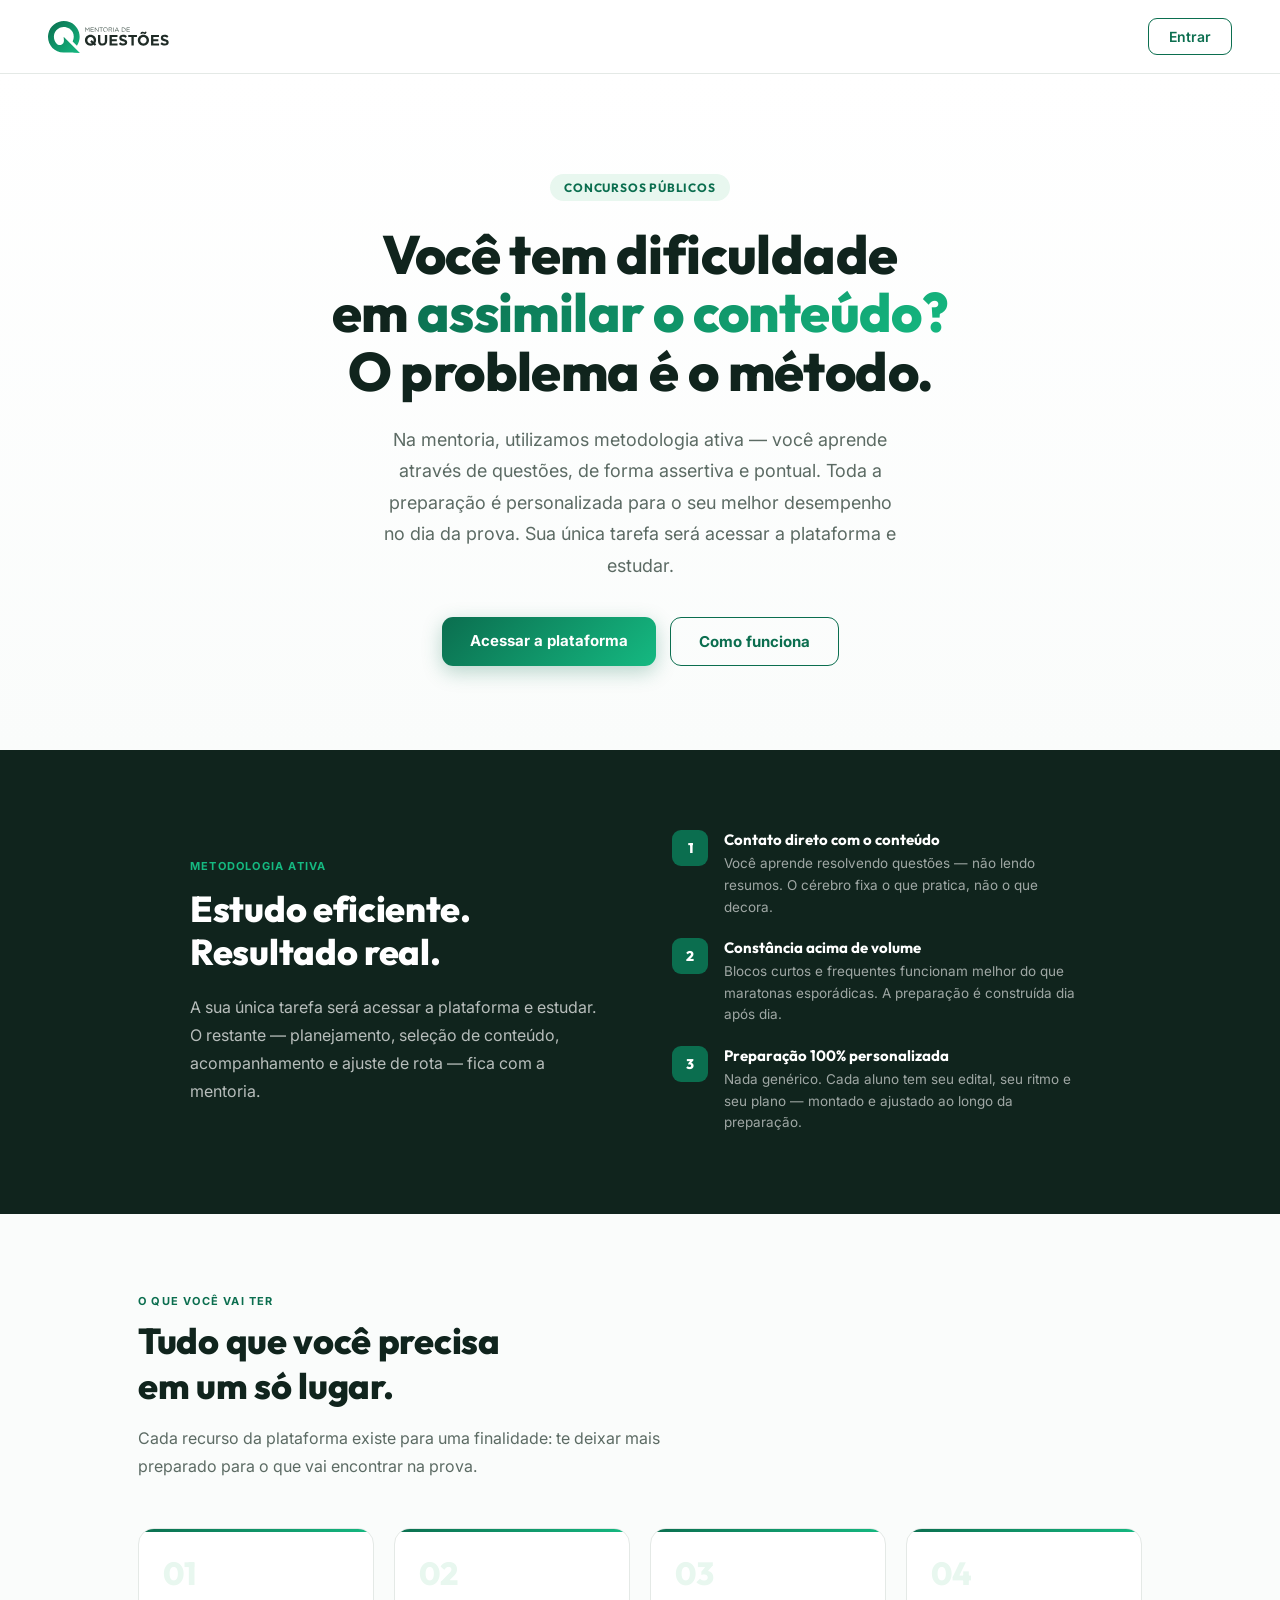
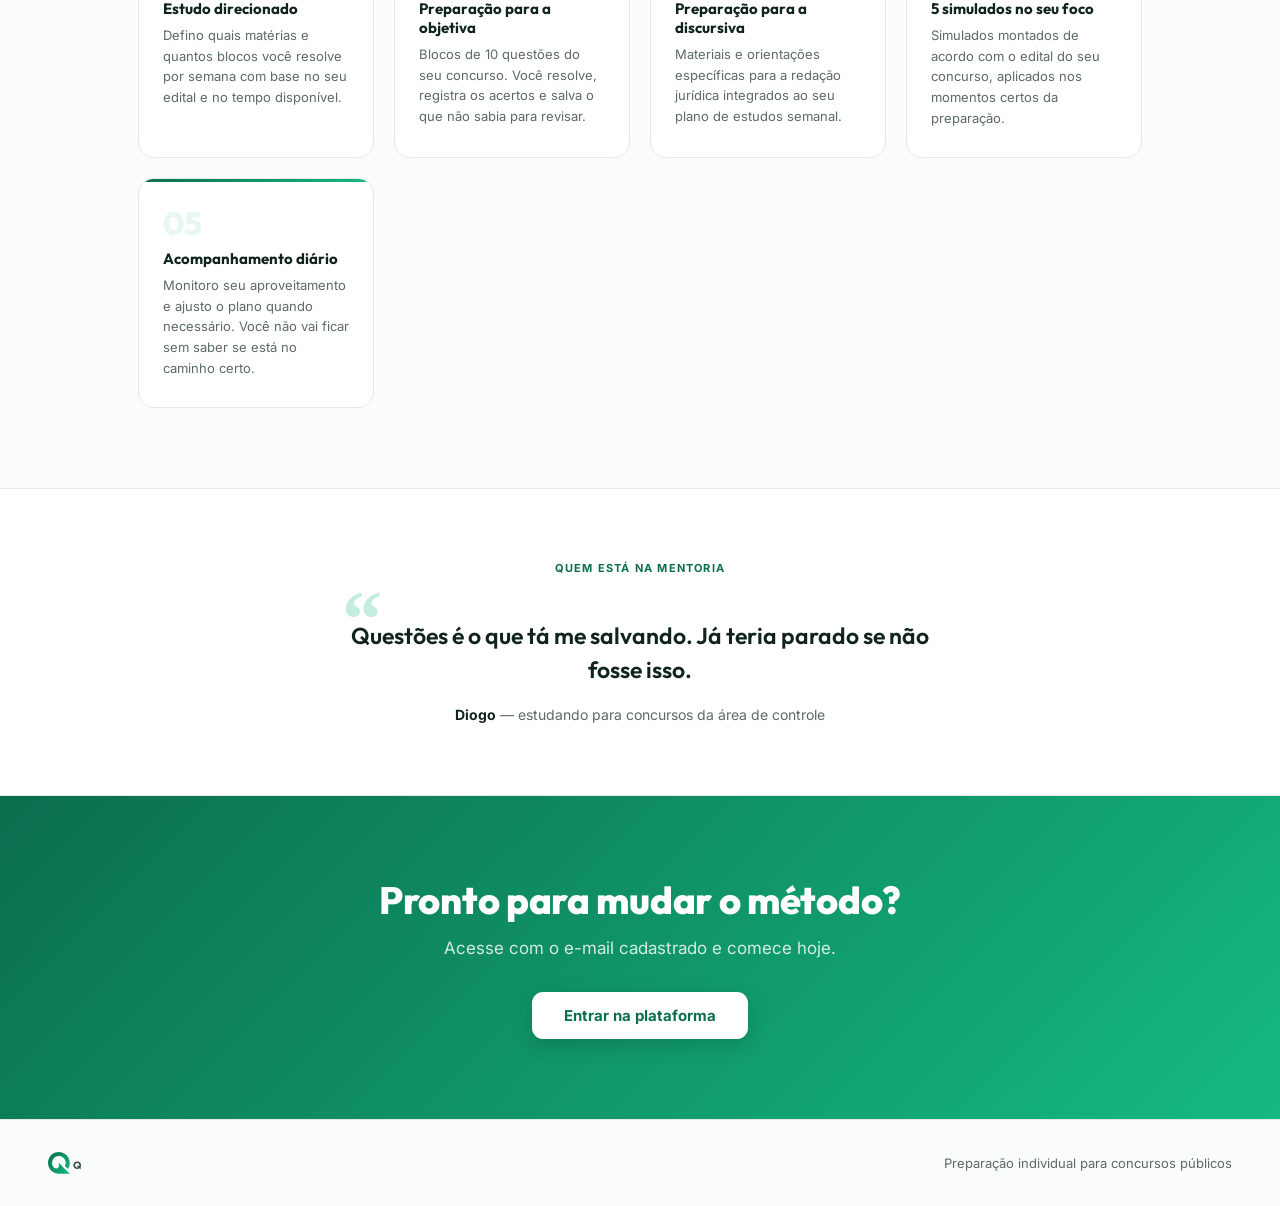
==== commit a9d24225: "fix logo completa com MENTORIA em todas as paginas" ====
--- a/index.html
+++ b/index.html
@@ -101,7 +101,7 @@
 <!-- Topbar -->
 <div class="topbar">
   <a href="/" class="brand">
-    <svg xmlns="http://www.w3.org/2000/svg" viewBox="0 0 698.97 185.27"><defs><linearGradient id="lg" x1="0%" y1="0%" x2="100%" y2="100%"><stop offset="0%" stop-color="#0B6E4F"/><stop offset="100%" stop-color="#15B981"/></linearGradient></defs><path fill="url(#lg)" d="M92.19,111.84l-1.58-20.81,94.24,94.23-32.55-2.1c-21.24-1.37-41.67.12-62.82-.2-58.1-.88-99.77-55.48-87.25-111.17C14.81,15.87,75.09-15.37,128.15,7.62c52.06,22.56,71.75,87.21,39.44,135.37l-24.84-24.87c13.51-26.44,5.15-57.9-18.78-74.09-24.17-16.35-56.68-12.08-75.67,9.79s-18.89,54.73.79,76.71c7.55,8.43,18.44,11.65,28.71,6.95,9.64-4.41,15.28-13.84,14.38-25.64Z"/><g fill="#1F2B26"><path d="M270.94,143.44l-6.7-6c-5.22,3.39-11.22,5.22-18.1,5.22-18.79,0-32.28-14.01-32.28-31.32v-.17c0-17.31,13.66-31.5,32.45-31.5s32.28,14.01,32.28,31.32v.17c0,6.53-2,12.35-5.39,17.49l6.26,5.31-8.53,9.48ZM254.23,128.65l-9.83-8.44,8.53-9.57,10,9.05c1.13-2.52,1.65-5.31,1.65-8.35v-.17c0-10.44-7.66-19.14-18.45-19.14s-18.27,8.53-18.27,18.97v.17c0,10.44,7.66,19.14,18.44,19.14,3.05,0,5.57-.61,7.92-1.65Z"/><path d="M289.55,115.51v-34.8h13.4v34.45c0,10.01,4.87,15.05,13.14,15.05s13.14-4.87,13.14-14.62v-34.89h13.4v34.37c0,18.45-10.35,27.49-26.71,27.49s-26.36-9.05-26.36-27.06Z"/><path d="M356.28,80.71h45.94v11.92h-32.63v12.35h28.71v11.92h-28.71v12.79h33.06v11.92h-46.37v-60.9Z"/><path d="M410.39,132.74l7.92-9.48c5.57,4.52,11.22,7.4,18.18,7.4,5.57,0,8.79-2.17,8.79-5.74v-.17c0-3.39-2.09-5.22-12.27-7.74-12.36-3.04-20.19-6.61-20.19-18.62v-.17c0-11.05,8.79-18.36,21.32-18.36,8.96,0,16.36,2.78,22.62,7.74l-6.96,10.09c-5.48-3.74-10.62-6-15.83-6s-7.83,2.26-7.83,5.31v.17c0,4.09,2.61,5.22,13.14,8,12.36,3.31,19.32,7.66,19.32,18.27v.17c0,12.09-9.22,18.88-22.36,18.88-9.31,0-18.53-3.13-25.84-9.75Z"/><path d="M483.13,93.07h-18.53v-12.35h50.46v12.35h-18.53v48.55h-13.4v-48.55Z"/><path d="M520.01,111.34v-.17c0-17.31,13.66-31.5,32.45-31.5s32.28,14.01,32.28,31.32v.17c0,17.31-13.66,31.5-32.45,31.5s-32.28-14.01-32.28-31.32ZM570.74,111.34v-.17c0-10.44-7.66-19.14-18.45-19.14s-18.27,8.53-18.27,18.97v.17c0,10.44,7.66,19.14,18.45,19.14s18.27-8.53,18.27-18.97Z"/><path d="M596.66,80.71h45.94v11.92h-32.63v12.35h28.71v11.92h-28.71v12.79h33.06v11.92h-46.37v-60.9Z"/><path d="M650.77,132.74l7.92-9.48c5.57,4.52,11.22,7.4,18.18,7.4,5.57,0,8.79-2.17,8.79-5.74v-.17c0-3.39-2.09-5.22-12.27-7.74-12.36-3.04-20.19-6.61-20.19-18.62v-.17c0-11.05,8.79-18.36,21.32-18.36,8.96,0,16.36,2.78,22.62,7.74l-6.96,10.09c-5.48-3.74-10.62-6-15.83-6s-7.83,2.26-7.83,5.31v.17c0,4.09,2.61,5.22,13.14,8,12.36,3.31,19.32,7.66,19.32,18.27v.17c0,12.09-9.22,18.88-22.36,18.88-9.31,0-18.53-3.13-25.84-9.75Z"/></g><g fill="#3D4F47"><path d="M215.66,37.29h2.88l9.18,13.75,9.18-13.75h2.88v25.2h-2.84v-20.41l-9.18,13.5h-.14l-9.18-13.46v20.37h-2.77v-25.2Z"/><path d="M246.91,37.29h18.21v2.59h-15.37v8.6h13.75v2.59h-13.75v8.82h15.55v2.59h-18.39v-25.2Z"/><path d="M271.03,37.29h2.66l15.87,20.19v-20.19h2.77v25.2h-2.27l-16.27-20.66v20.66h-2.77v-25.2Z"/><path d="M306.02,39.92h-8.49v-2.63h19.83v2.63h-8.5v22.57h-2.84v-22.57Z"/><path d="M319.81,49.96v-.07c0-6.95,5.22-13.03,12.89-13.03s12.81,6.01,12.81,12.96v.07c0,6.95-5.22,13.03-12.89,13.03s-12.81-6.01-12.81-12.96ZM342.56,49.96v-.07c0-5.72-4.18-10.4-9.94-10.4s-9.86,4.61-9.86,10.33v.07c0,5.72,4.18,10.4,9.93,10.4s9.86-4.61,9.86-10.33Z"/><path d="M351.52,37.29h10.83c3.13,0,5.58.94,7.16,2.52,1.26,1.26,1.94,2.95,1.94,4.97v.07c0,4.18-2.88,6.66-6.84,7.34l7.74,10.29h-3.49l-7.31-9.79h-7.2v9.79h-2.84v-25.2ZM362.1,50.14c3.74,0,6.48-1.94,6.48-5.18v-.07c0-3.13-2.38-4.97-6.44-4.97h-7.78v10.22h7.74Z"/><path d="M377.8,37.29h2.84v25.2h-2.84v-25.2Z"/><path d="M397.35,37.11h2.66l11.48,25.38h-3.06l-2.95-6.66h-13.71l-2.99,6.66h-2.92l11.48-25.38ZM404.37,53.27l-5.72-12.85-5.76,12.85h11.48Z"/><path d="M427.26,37.29h8.75c7.92,0,13.39,5.44,13.39,12.53v.07c0,7.09-5.47,12.6-13.39,12.6h-8.75v-25.2ZM430.11,39.92v19.94h5.9c6.37,0,10.44-4.28,10.44-9.9v-.07c0-5.58-4.07-9.97-10.44-9.97h-5.9Z"/><path d="M455.42,37.29h18.21v2.59h-15.37v8.6h13.75v2.59h-13.75v8.82h15.55v2.59h-18.39v-25.2Z"/></g></svg>
+    <svg xmlns="http://www.w3.org/2000/svg" viewBox="0 0 698.97 185.27" style="height:32px;width:auto;"><defs><linearGradient id="lg" x1="0%" y1="0%" x2="100%" y2="100%"><stop offset="0%" stop-color="#0B6E4F"/><stop offset="100%" stop-color="#15B981"/></linearGradient></defs><path fill="url(#lg)" d="M92.19,111.84l-1.58-20.81,94.24,94.23-32.55-2.1c-21.24-1.37-41.67.12-62.82-.2-58.1-.88-99.77-55.48-87.25-111.17C14.81,15.87,75.09-15.37,128.15,7.62c52.06,22.56,71.75,87.21,39.44,135.37l-24.84-24.87c13.51-26.44,5.15-57.9-18.78-74.09-24.17-16.35-56.68-12.08-75.67,9.79s-18.89,54.73.79,76.71c7.55,8.43,18.44,11.65,28.71,6.95,9.64-4.41,15.28-13.84,14.38-25.64Z"/><g fill="#3D4F47"><path d="M215.66,37.29h2.88l9.18,13.75,9.18-13.75h2.88v25.2h-2.84v-20.41l-9.18,13.5h-.14l-9.18-13.46v20.37h-2.77v-25.2Z"/><path d="M246.91,37.29h18.21v2.59h-15.37v8.6h13.75v2.59h-13.75v8.82h15.55v2.59h-18.39v-25.2Z"/><path d="M271.03,37.29h2.66l15.87,20.19v-20.19h2.77v25.2h-2.27l-16.27-20.66v20.66h-2.77v-25.2Z"/><path d="M306.02,39.92h-8.49v-2.63h19.83v2.63h-8.5v22.57h-2.84v-22.57Z"/><path d="M319.81,49.96v-.07c0-6.95,5.22-13.03,12.89-13.03s12.81,6.01,12.81,12.96v.07c0,6.95-5.22,13.03-12.89,13.03s-12.81-6.01-12.81-12.96ZM342.56,49.96v-.07c0-5.72-4.18-10.4-9.94-10.4s-9.86,4.61-9.86,10.33v.07c0,5.72,4.18,10.4,9.93,10.4s9.86-4.61,9.86-10.33Z"/><path d="M351.52,37.29h10.83c3.13,0,5.58.94,7.16,2.52,1.26,1.26,1.94,2.95,1.94,4.97v.07c0,4.18-2.88,6.66-6.84,7.34l7.74,10.29h-3.49l-7.31-9.79h-7.2v9.79h-2.84v-25.2ZM362.1,50.14c3.74,0,6.48-1.94,6.48-5.18v-.07c0-3.13-2.38-4.97-6.44-4.97h-7.78v10.22h7.74Z"/><path d="M377.8,37.29h2.84v25.2h-2.84v-25.2Z"/><path d="M397.35,37.11h2.66l11.48,25.38h-3.06l-2.95-6.66h-13.71l-2.99,6.66h-2.92l11.48-25.38ZM404.37,53.27l-5.72-12.85-5.76,12.85h11.48Z"/><path d="M427.26,37.29h8.75c7.92,0,13.39,5.44,13.39,12.53v.07c0,7.09-5.47,12.6-13.39,12.6h-8.75v-25.2ZM430.11,39.92v19.94h5.9c6.37,0,10.44-4.28,10.44-9.9v-.07c0-5.58-4.07-9.97-10.44-9.97h-5.9Z"/><path d="M455.42,37.29h18.21v2.59h-15.37v8.6h13.75v2.59h-13.75v8.82h15.55v2.59h-18.39v-25.2Z"/></g><g fill="#1F2B26"><path d="M270.94,143.44l-6.7-6c-5.22,3.39-11.22,5.22-18.1,5.22-18.79,0-32.28-14.01-32.28-31.32v-.17c0-17.31,13.66-31.5,32.45-31.5s32.28,14.01,32.28,31.32v.17c0,6.53-2,12.35-5.39,17.49l6.26,5.31-8.53,9.48ZM254.23,128.65l-9.83-8.44,8.53-9.57,10,9.05c1.13-2.52,1.65-5.31,1.65-8.35v-.17c0-10.44-7.66-19.14-18.45-19.14s-18.27,8.53-18.27,18.97v.17c0,10.44,7.66,19.14,18.44,19.14,3.05,0,5.57-.61,7.92-1.65Z"/><path d="M289.55,115.51v-34.8h13.4v34.45c0,10.01,4.87,15.05,13.14,15.05s13.14-4.87,13.14-14.62v-34.89h13.4v34.37c0,18.45-10.35,27.49-26.71,27.49s-26.36-9.05-26.36-27.06Z"/><path d="M356.28,80.71h45.94v11.92h-32.63v12.35h28.71v11.92h-28.71v12.79h33.06v11.92h-46.37v-60.9Z"/><path d="M410.39,132.74l7.92-9.48c5.57,4.52,11.22,7.4,18.18,7.4,5.57,0,8.79-2.17,8.79-5.74v-.17c0-3.39-2.09-5.22-12.27-7.74-12.36-3.04-20.19-6.61-20.19-18.62v-.17c0-11.05,8.79-18.36,21.32-18.36,8.96,0,16.36,2.78,22.62,7.74l-6.96,10.09c-5.48-3.74-10.62-6-15.83-6s-7.83,2.26-7.83,5.31v.17c0,4.09,2.61,5.22,13.14,8,12.36,3.31,19.32,7.66,19.32,18.27v.17c0,12.09-9.22,18.88-22.36,18.88-9.31,0-18.53-3.13-25.84-9.75Z"/><path d="M483.13,93.07h-18.53v-12.35h50.46v12.35h-18.53v48.55h-13.4v-48.55Z"/><path d="M520.01,111.34v-.17c0-17.31,13.66-31.5,32.45-31.5s32.28,14.01,32.28,31.32v.17c0,17.31-13.66,31.5-32.45,31.5s-32.28-14.01-32.28-31.32ZM570.74,111.34v-.17c0-10.44-7.66-19.14-18.45-19.14s-18.27,8.53-18.27,18.97v.17c0,10.44,7.66,19.14,18.45,19.14s18.27-8.53,18.27-18.97ZM551.77,73.05c-2.09-.78-3.74-1.39-5.13-1.39-2.7,0-3.74,1.48-5.05,4.26l-7.05-2.17c2.09-7.22,4.79-12.01,10.88-12.01,3.05,0,5.92,1.04,8.44,2,2.09.78,3.74,1.39,5.13,1.39,2.7,0,3.74-1.48,5.05-4.26l7.05,2.18c-2,7.31-4.87,12.01-10.88,12.01-3.04,0-5.92-1.04-8.44-2Z"/><path d="M596.66,80.71h45.94v11.92h-32.63v12.35h28.71v11.92h-28.71v12.79h33.06v11.92h-46.37v-60.9Z"/><path d="M650.77,132.74l7.92-9.48c5.57,4.52,11.22,7.4,18.18,7.4,5.57,0,8.79-2.17,8.79-5.74v-.17c0-3.39-2.09-5.22-12.27-7.74-12.36-3.04-20.19-6.61-20.19-18.62v-.17c0-11.05,8.79-18.36,21.32-18.36,8.96,0,16.36,2.78,22.62,7.74l-6.96,10.09c-5.48-3.74-10.62-6-15.83-6s-7.83,2.26-7.83,5.31v.17c0,4.09,2.61,5.22,13.14,8,12.36,3.31,19.32,7.66,19.32,18.27v.17c0,12.09-9.22,18.88-22.36,18.88-9.31,0-18.53-3.13-25.84-9.75Z"/></g></svg>
   </a>
   <a href="/login.html" class="btn-outline">Entrar</a>
 </div>
